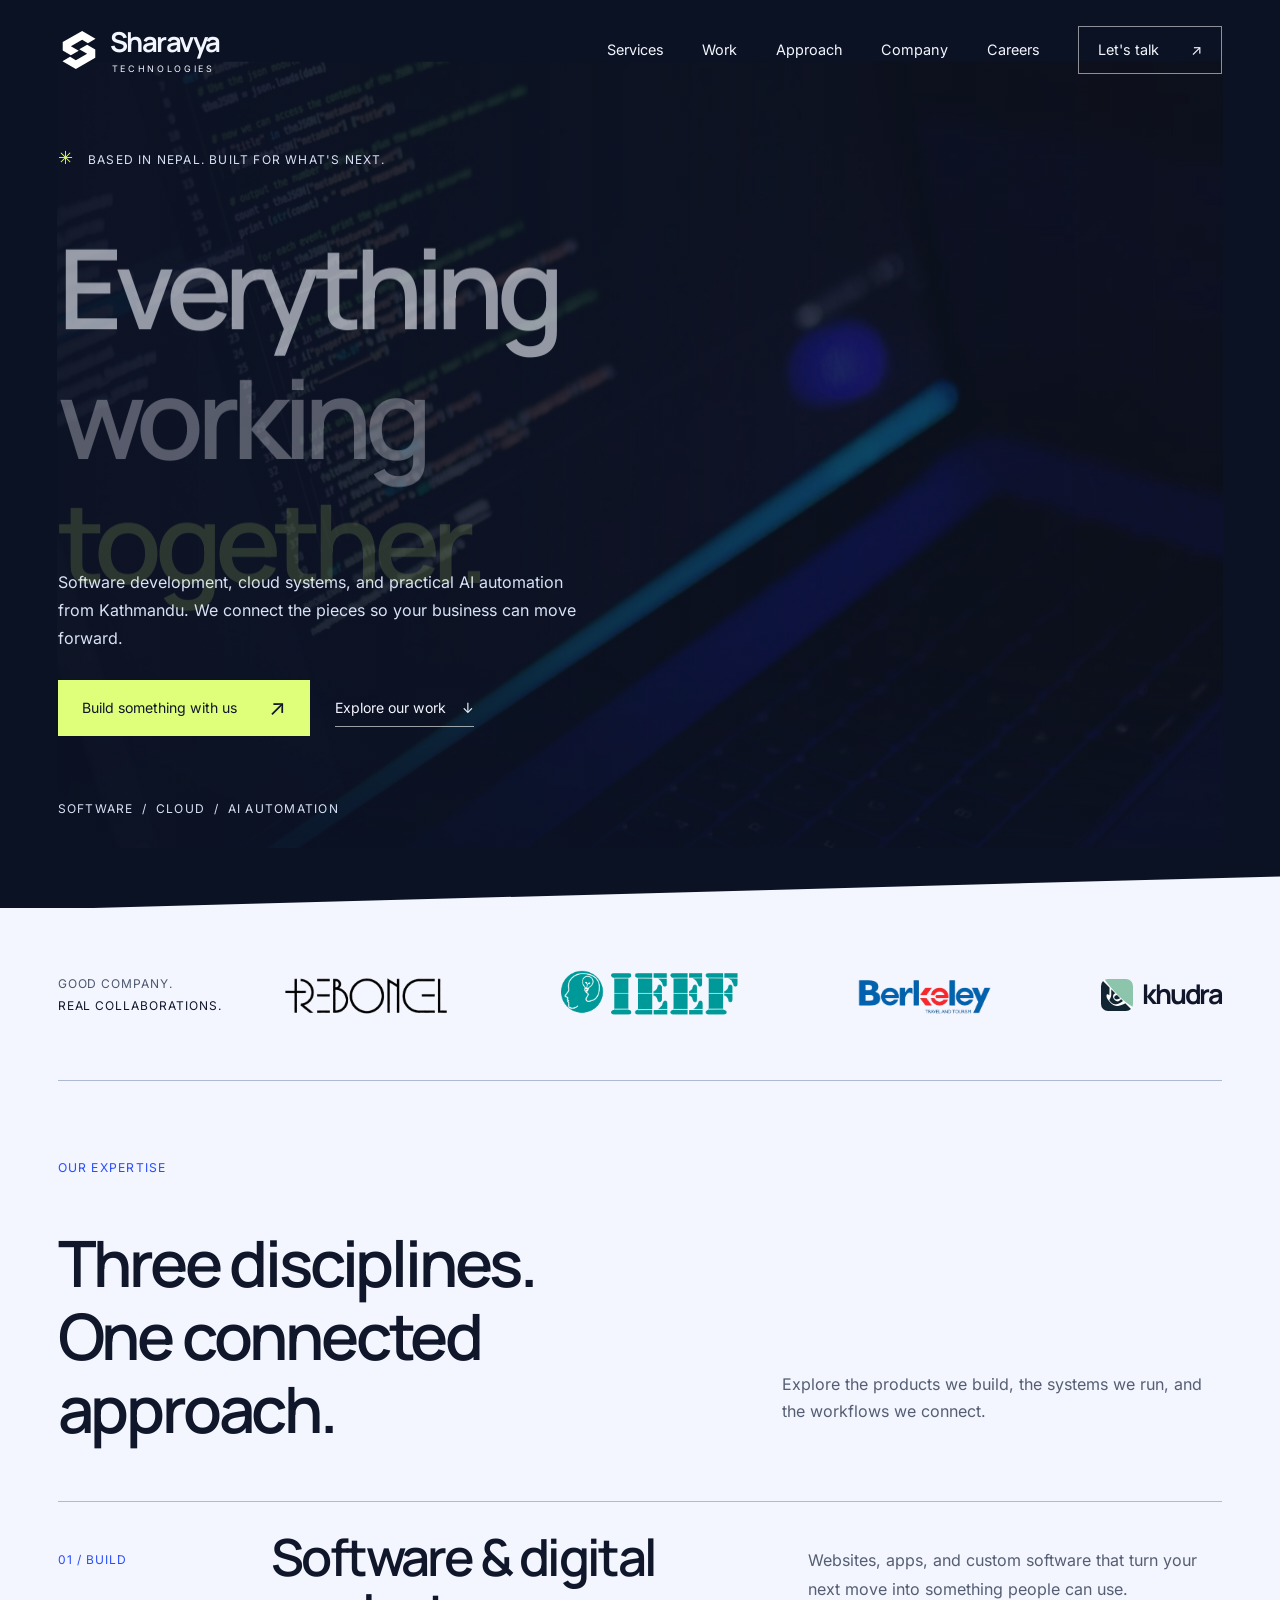
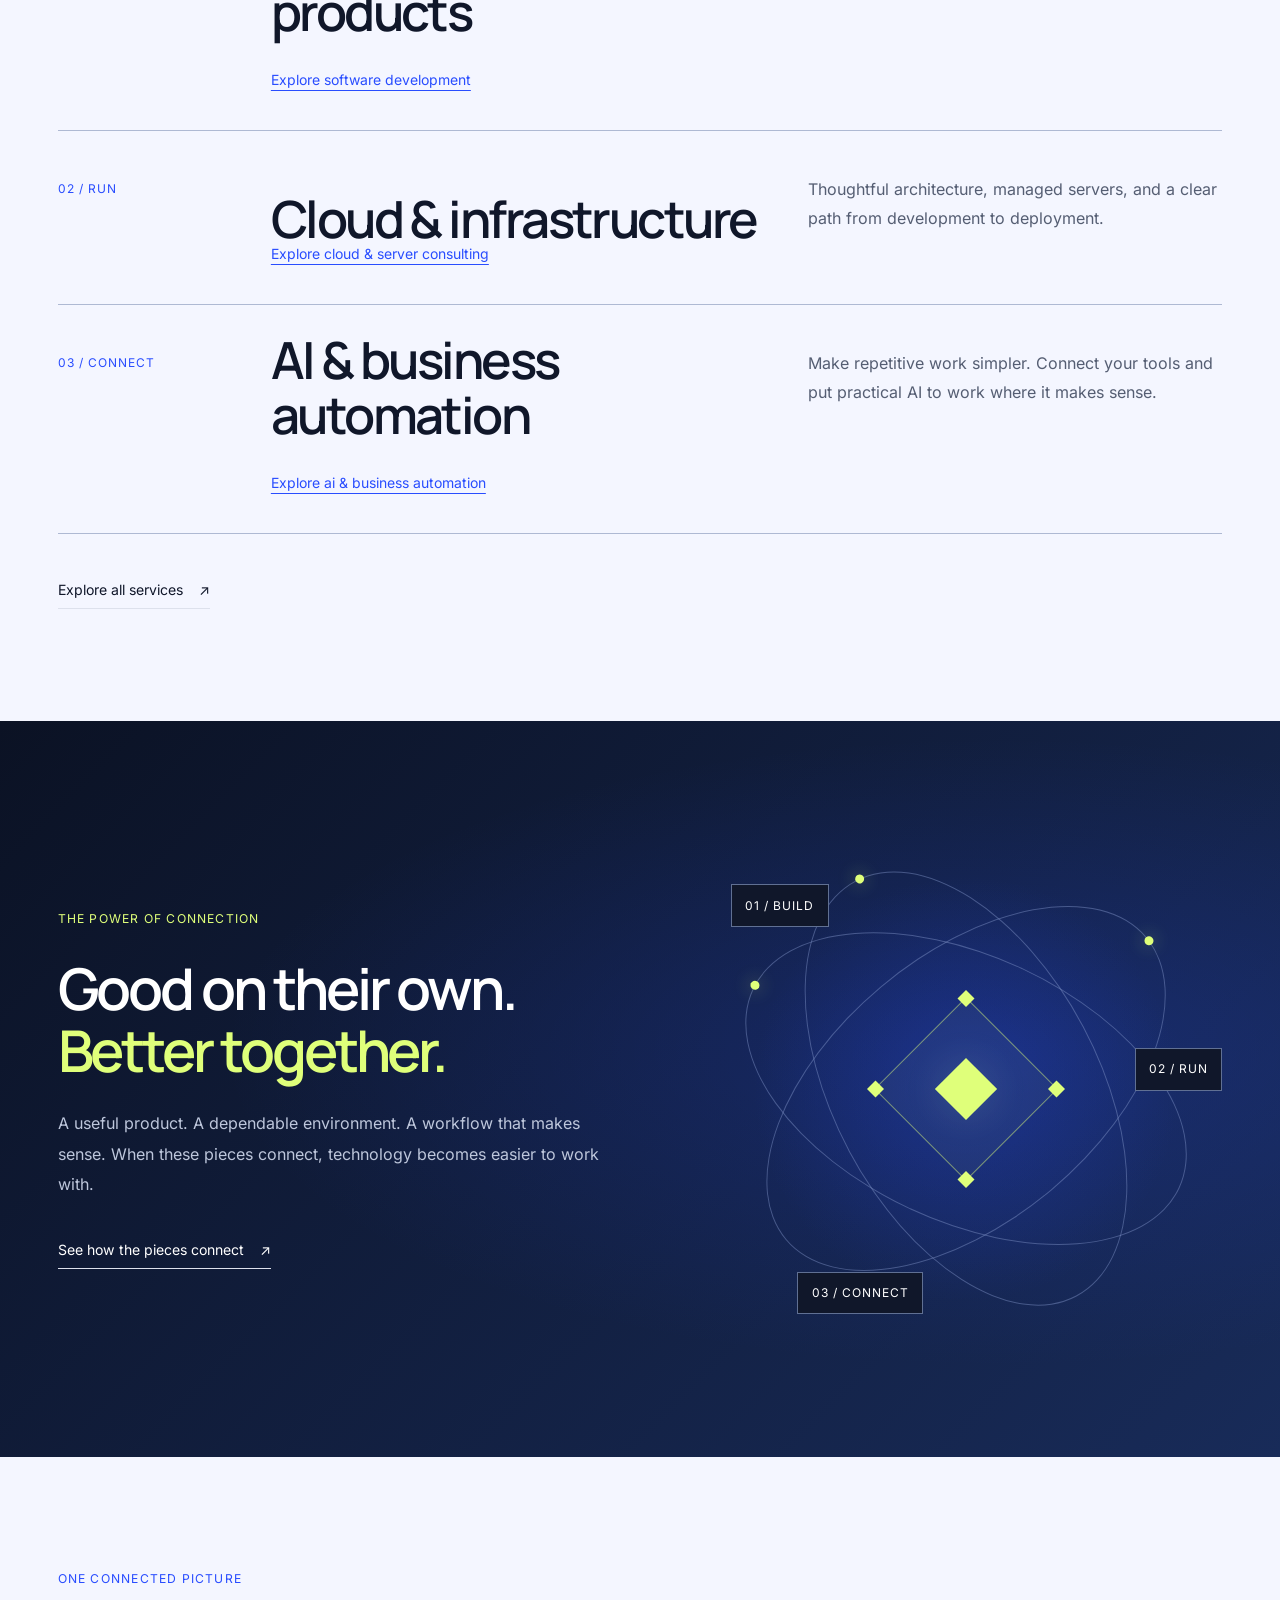
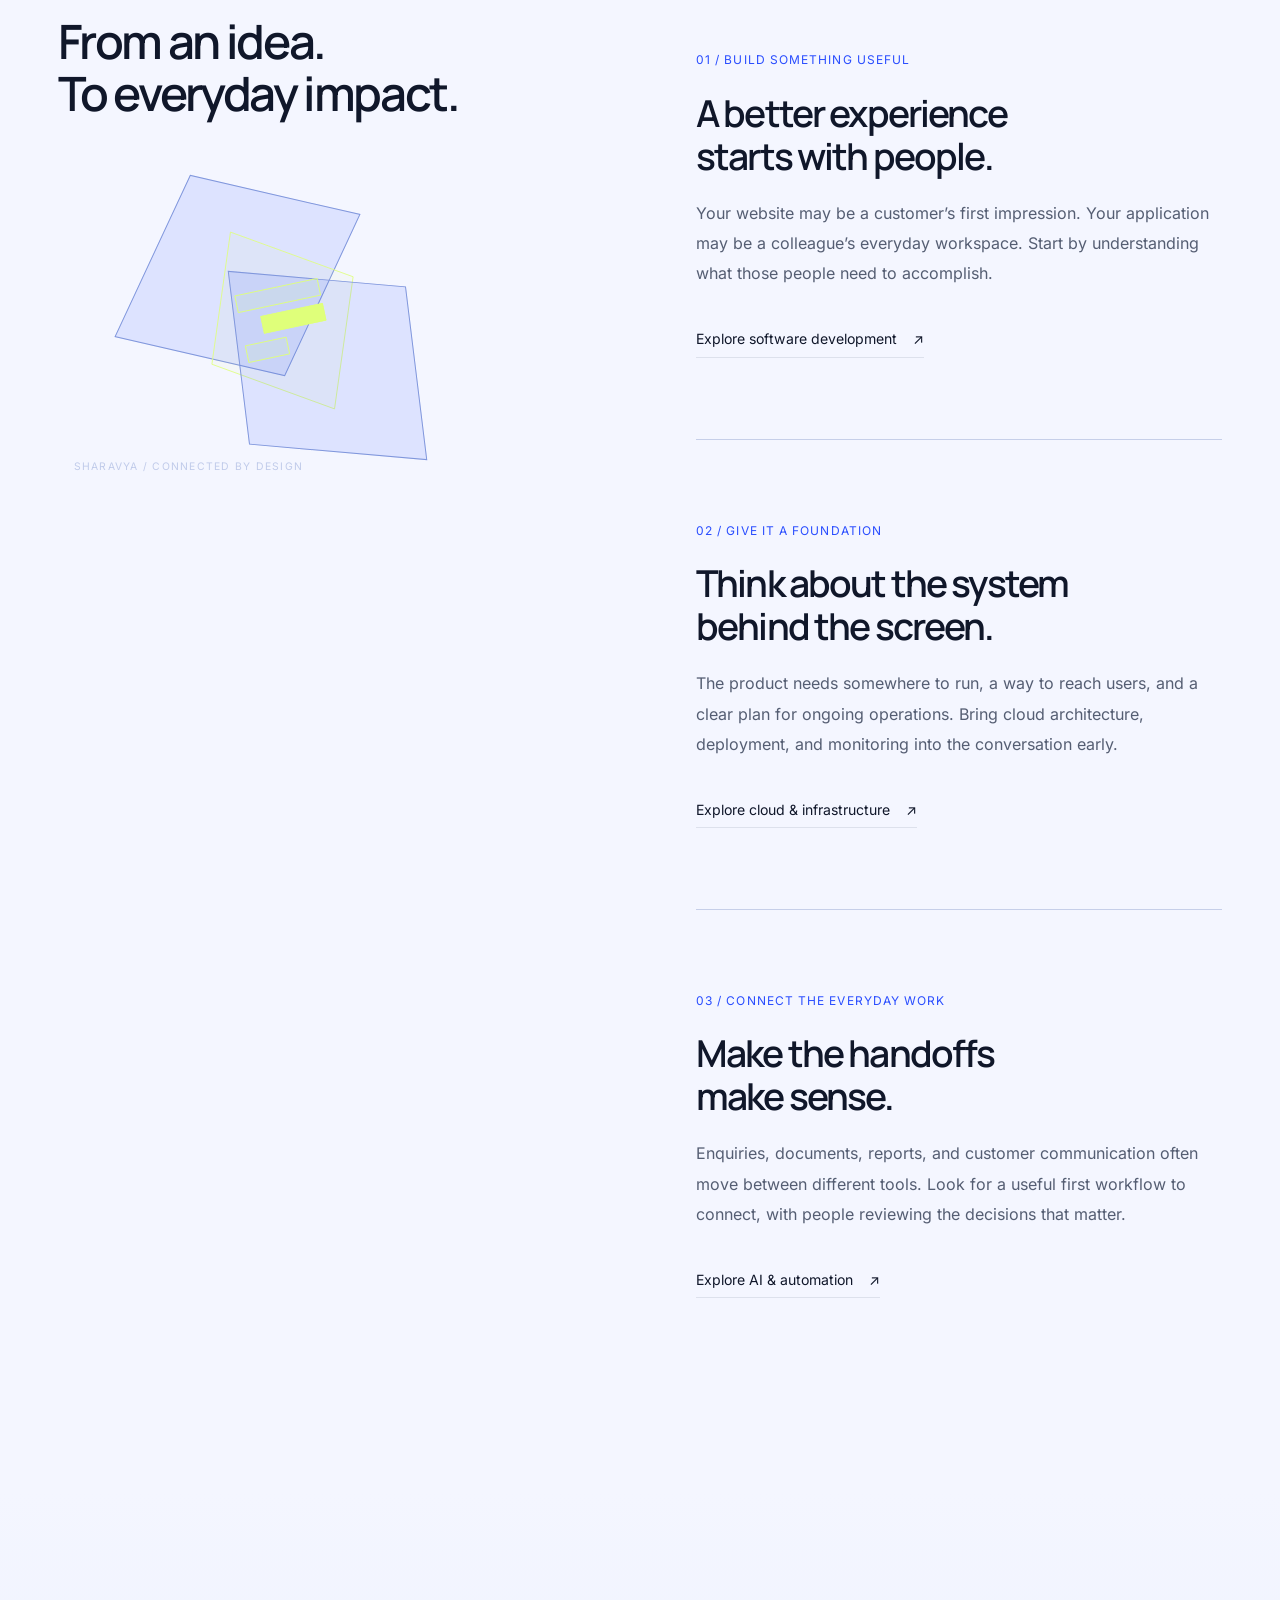
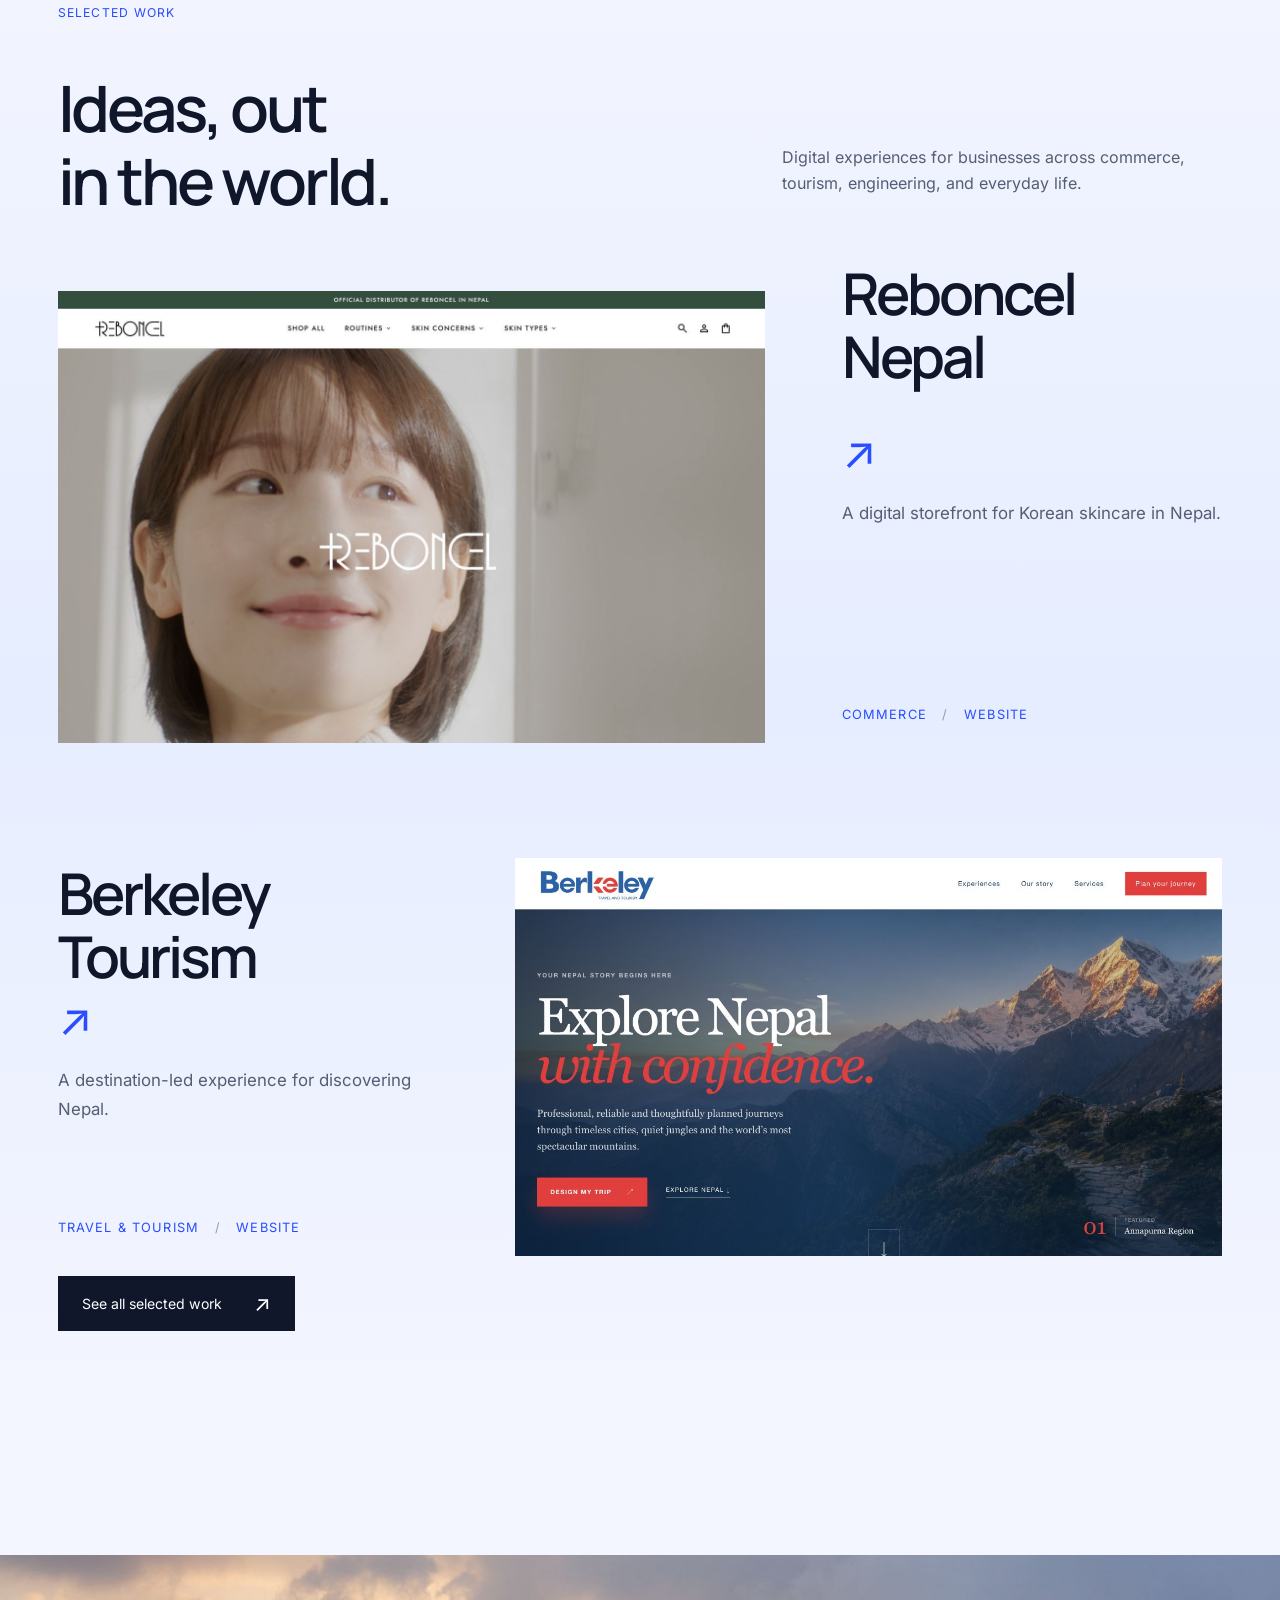
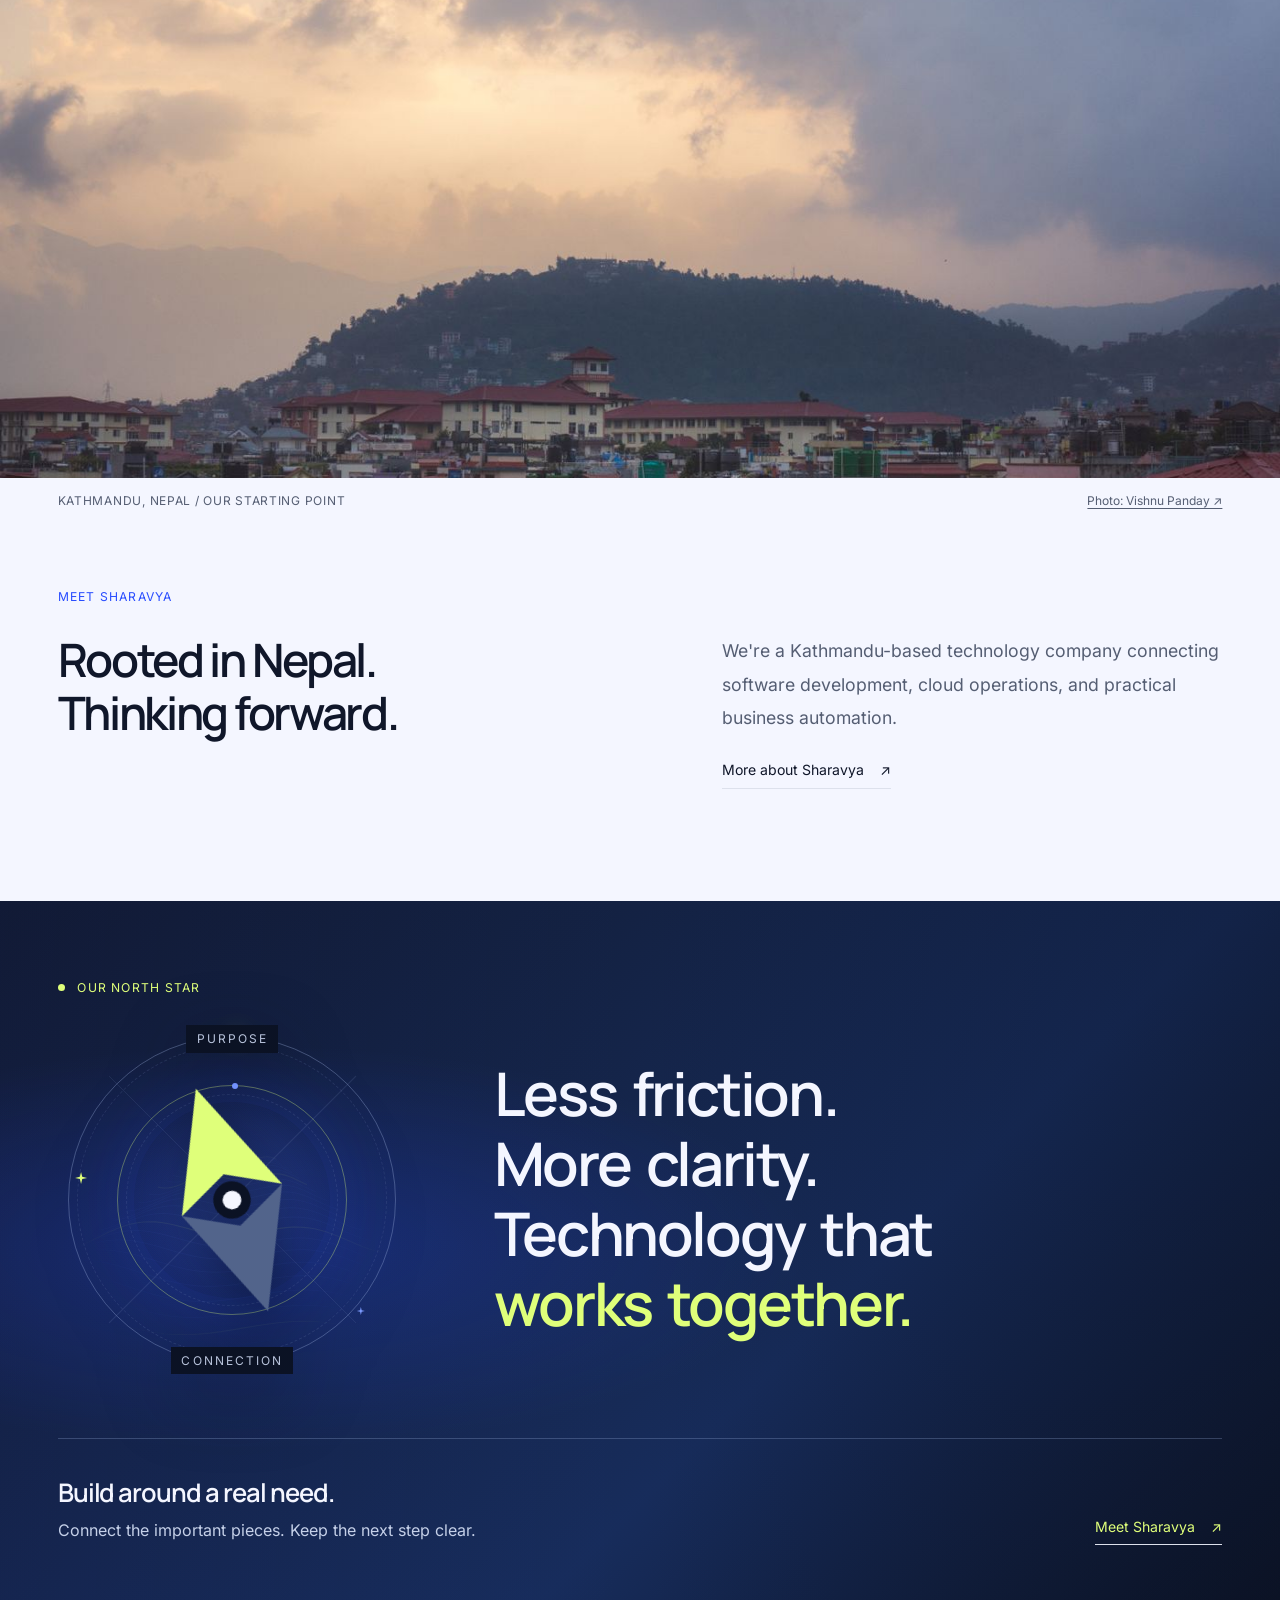
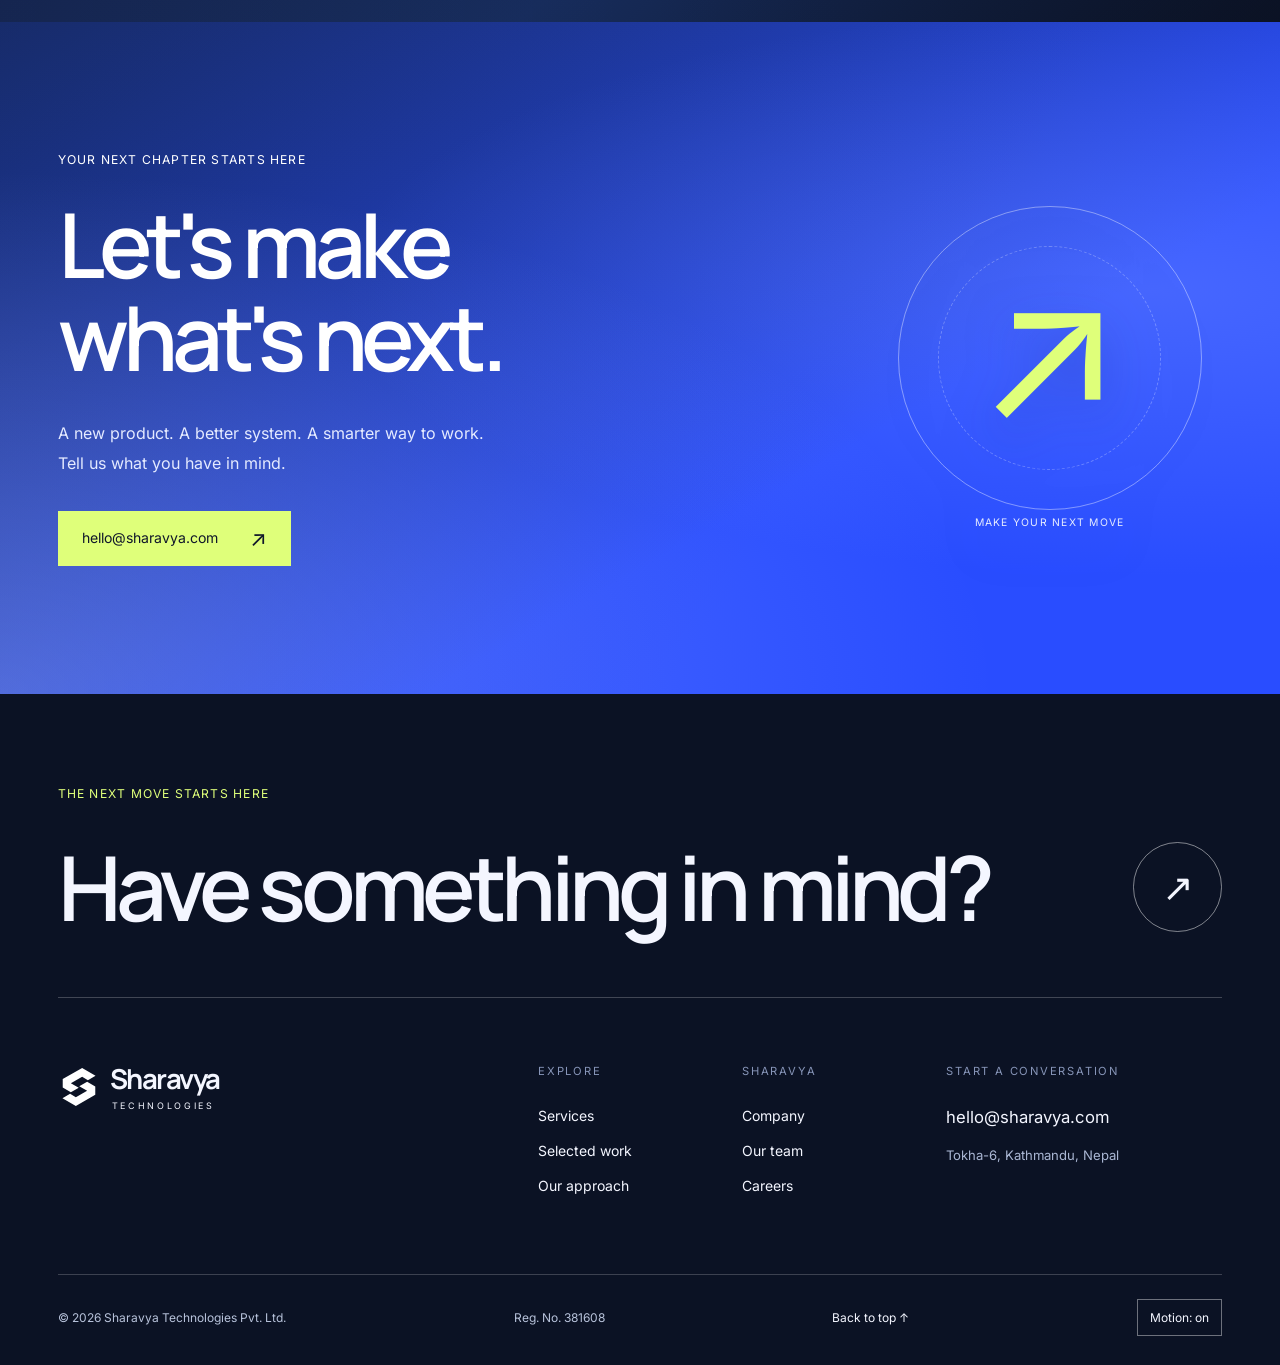
==== index.html @ f17a53f1 "feat: new site revamp" ====
<!doctype html>
<html lang="en"><head><meta charset="utf-8"><meta name="viewport" content="width=device-width,initial-scale=1">
<title>IT Company in Nepal | Sharavya Technologies</title><meta name="description" content="Software development, cloud consulting and practical AI automation from Sharavya Technologies in Kathmandu, Nepal. Explore our services and selected work."><meta name="robots" content="index, follow, max-image-preview:large">
<link rel="canonical" href="https://sharavya.com/"><meta name="theme-color" content="#294DFF">
<meta property="og:type" content="website"><meta property="og:site_name" content="Sharavya Technologies"><meta property="og:title" content="IT Company in Nepal | Sharavya Technologies"><meta property="og:description" content="Software development, cloud consulting and practical AI automation from Sharavya Technologies in Kathmandu, Nepal. Explore our services and selected work."><meta property="og:url" content="https://sharavya.com/">
<meta name="twitter:card" content="summary"><meta name="twitter:title" content="IT Company in Nepal | Sharavya Technologies"><meta name="twitter:description" content="Software development, cloud consulting and practical AI automation from Sharavya Technologies in Kathmandu, Nepal. Explore our services and selected work.">
<link rel="icon" href="/assets/parallax-cobalt.svg" type="image/svg+xml"><link rel="apple-touch-icon" href="/assets/social-logo.png"><link rel="preload" href="/assets/Manrope-SemiBold.ttf" as="font" type="font/ttf" crossorigin>
<script src="/transitions.js"></script><link rel="stylesheet" href="/styles.css"><script type="application/ld+json">{"@context": "https://schema.org", "@graph": [{"@type": "Organization", "@id": "https://sharavya.com/#organization", "name": "Sharavya Technologies", "legalName": "Sharavya Technologies Pvt. Ltd.", "url": "https://sharavya.com/", "logo": "https://sharavya.com/assets/social-logo.png", "email": "hello@sharavya.com", "address": {"@type": "PostalAddress", "streetAddress": "Tokha-6", "addressLocality": "Kathmandu", "addressCountry": "NP"}}, {"@type": "WebSite", "@id": "https://sharavya.com/#website", "url": "https://sharavya.com/", "name": "Sharavya Technologies", "publisher": {"@id": "https://sharavya.com/#organization"}}, {"@type": "WebPage", "@id": "https://sharavya.com/#webpage", "url": "https://sharavya.com/", "name": "IT Company in Nepal | Sharavya Technologies", "description": "Software development, cloud consulting and practical AI automation from Sharavya Technologies in Kathmandu, Nepal. Explore our services and selected work.", "isPartOf": {"@id": "https://sharavya.com/#website"}, "about": {"@id": "https://sharavya.com/#organization"}, "inLanguage": "en"}]}</script></head>
<body class="home-page"><a class="skip-link" href="#main">Skip to content</a><header class="site-header" id="top"><a class="wordmark" href="/" aria-label="Sharavya Technologies home"><img src="/assets/parallax-cobalt.svg" width="42" height="42" alt=""><span>Sharavya<small>TECHNOLOGIES</small></span></a><nav aria-label="Main navigation" id="main-nav"><a href="/services/">Services</a><a href="/work/">Work</a><a href="/approach/">Approach</a><a href="/about/">Company</a><a href="/careers/">Careers</a><a href="/contact/" class="nav-cta">Let&#x27;s talk <span aria-hidden="true">↗</span></a></nav><button class="menu-toggle" aria-expanded="false" aria-controls="main-nav">Menu <span aria-hidden="true">+</span></button></header><main id="main"><section class="hero" aria-labelledby="hero-title"><div class="hero-copy"><p class="eyebrow"><span class="tiny-mark" aria-hidden="true">✳</span> BASED IN NEPAL. BUILT FOR WHAT'S NEXT.</p><h1 id="hero-title"><span class="hero-line">Everything</span><span class="hero-line">working</span><span class="hero-line hero-accent">together.</span></h1><p class="hero-description">Software development, cloud systems, and practical AI automation from Kathmandu. We connect the pieces so your business can move forward.</p><div class="hero-actions"><a class="button button-dark" href="/contact/">Build something with us <span aria-hidden="true">↗</span></a><a class="text-link" href="/work/">Explore our work <span aria-hidden="true">↓</span></a></div><p class="hero-footnote">SOFTWARE &nbsp;/&nbsp; CLOUD &nbsp;/&nbsp; AI AUTOMATION</p></div><div class="hero-art hero-photograph"><img class="hero-photo" src="/assets/stock/coding-workspace.jpg" width="1400" height="2100" alt="Code on a laptop in a blue-lit workspace" fetchpriority="high"><div class="art-top"><span>IDEAS INTO EVERYDAY TOOLS</span><span aria-hidden="true">01 / BUILD</span></div><div class="art-bottom"><span>Made for the work<br>you want to do.</span><a class="photo-credit" href="https://www.pexels.com/photo/computer-coding-on-a-computer-screen-6424589/" target="_blank" rel="noopener noreferrer">Photo: Nemuel Sereti ↗</a></div></div></section><section class="client-strip" aria-label="Selected clients"><p>GOOD COMPANY.<br><strong>REAL COLLABORATIONS.</strong></p><div class="client-names"><a href="https://reboncelnepal.com/" target="_blank" rel="noopener noreferrer" aria-label="Visit Reboncel Nepal (opens in a new tab)"><img src="/assets/reboncel-logo.png" width="150" height="38" alt="Reboncel Nepal"></a><a href="https://ieefglobal.com/" target="_blank" rel="noopener noreferrer" aria-label="Visit IEEF Global (opens in a new tab)"><img src="/assets/ieef-logo.png" width="140" height="42" alt="IEEF Global"></a><a href="https://berkeleytourism.com/" target="_blank" rel="noopener noreferrer" aria-label="Visit Berkeley Tourism (opens in a new tab)"><img class="berkeley-logo" src="/assets/berkeley-logo.png" width="150" height="56" alt="Berkeley Tourism"></a><a class="khudra-client" href="https://khudraapp.com/" target="_blank" rel="noopener noreferrer" aria-label="Visit Khudra App (opens in a new tab)"><img src="/assets/khudra-logo.png" width="33" height="33" alt=""><span>khudra</span></a></div></section><section class="section"><div class="section-heading"><p class="eyebrow">OUR EXPERTISE</p><h2>Three disciplines.<br>One connected approach.</h2><p>Explore the products we build, the systems we run, and the workflows we connect.</p></div><div class="service-card-grid"><a class="service-card" href="/services/software-development/"><div class="service-card-meta"><span>01 / BUILD</span><span aria-hidden="true">↗</span></div><h3>Software &amp; digital products</h3><p>Websites, apps, and custom software that turn your next move into something people can use.</p><span class="card-link">Explore software development</span></a><a class="service-card" href="/services/cloud-server-consulting/"><div class="service-card-meta"><span>02 / RUN</span><span aria-hidden="true">↗</span></div><h3>Cloud &amp; infrastructure</h3><p>Thoughtful architecture, managed servers, and a clear path from development to deployment.</p><span class="card-link">Explore cloud &amp; server consulting</span></a><a class="service-card" href="/services/ai-automation/"><div class="service-card-meta"><span>03 / CONNECT</span><span aria-hidden="true">↗</span></div><h3>AI &amp; business automation</h3><p>Make repetitive work simpler. Connect your tools and put practical AI to work where it makes sense.</p><span class="card-link">Explore ai &amp; business automation</span></a></div><div class="section-action"><a class="text-link" href="/services/">Explore all services <span aria-hidden="true">↗</span></a></div></section><section class="section connection-scene" aria-labelledby="connection-title">
<div class="connection-copy"><p class="eyebrow">THE POWER OF CONNECTION</p><h2 id="connection-title">Good on their own.<br><span>Better together.</span></h2><p>A useful product. A dependable environment. A workflow that makes sense. When these pieces connect, technology becomes easier to work with.</p><a class="text-link" href="/approach/">See how the pieces connect <span aria-hidden="true">↗</span></a></div>
<div class="connection-diagram" role="img" aria-label="Software, cloud and automation connected around Sharavya"><div class="orbit orbit-one"></div><div class="orbit orbit-two"></div><div class="orbit orbit-three"></div><div class="connection-hub" aria-hidden="true"><i></i><i></i><i></i><i></i><span></span></div><span class="connection-node node-build">01 / BUILD</span><span class="connection-node node-run">02 / RUN</span><span class="connection-node node-connect">03 / CONNECT</span></div></section><section class="section studio-story" aria-labelledby="studio-title"><div class="studio-stage"><p class="eyebrow">ONE CONNECTED PICTURE</p><h2 id="studio-title">From an idea.<br>To everyday impact.</h2><div class="signal-sculpture" aria-hidden="true"><div class="signal-plane plane-a"></div><div class="signal-plane plane-b"></div><div class="signal-plane plane-c"></div><div class="signal-core"><span class="system-node"></span><span class="system-node"></span><span class="system-node"></span></div><span class="signal-label">SHARAVYA / CONNECTED BY DESIGN</span></div></div><div class="studio-chapters">
<article data-chapter="build"><span class="chapter-number">01 / BUILD SOMETHING USEFUL</span><h3>A better experience<br>starts with people.</h3><p>Your website may be a customer’s first impression. Your application may be a colleague’s everyday workspace. Start by understanding what those people need to accomplish.</p><a class="text-link" href="/services/software-development/">Explore software development <span aria-hidden="true">↗</span></a></article>
<article data-chapter="run"><span class="chapter-number">02 / GIVE IT A FOUNDATION</span><h3>Think about the system<br>behind the screen.</h3><p>The product needs somewhere to run, a way to reach users, and a clear plan for ongoing operations. Bring cloud architecture, deployment, and monitoring into the conversation early.</p><a class="text-link" href="/services/cloud-server-consulting/">Explore cloud & infrastructure <span aria-hidden="true">↗</span></a></article>
<article data-chapter="connect"><span class="chapter-number">03 / CONNECT THE EVERYDAY WORK</span><h3>Make the handoffs<br>make sense.</h3><p>Enquiries, documents, reports, and customer communication often move between different tools. Look for a useful first workflow to connect, with people reviewing the decisions that matter.</p><a class="text-link" href="/services/ai-automation/">Explore AI & automation <span aria-hidden="true">↗</span></a></article></div></section><section class="section work-section"><div class="section-heading"><p class="eyebrow">SELECTED WORK</p><h2>Ideas, out<br>in the world.</h2><p>Digital experiences for businesses across commerce, tourism, engineering, and everyday life.</p></div><div class="project-grid"><a class="project" id="reboncel" href="https://reboncelnepal.com/" target="_blank" rel="noopener noreferrer" aria-label="Visit Reboncel Nepal project (opens in a new tab)"><div class="project-visual project-reboncel"><div class="browser-bar" aria-hidden="true"><i></i><i></i><i></i><span>reboncelnepal.com</span></div><img src="/assets/reboncel-screenshot.jpg" alt="Complete preview of the Reboncel Nepal skincare storefront" width="1440" height="920" loading="lazy" decoding="async"></div><div class="project-heading"><h3>Reboncel Nepal</h3><span class="project-open" aria-hidden="true">↗</span></div><p>A digital storefront for Korean skincare in Nepal.</p><div class="project-category">COMMERCE <span>/</span> WEBSITE</div></a><a class="project" id="berkeley" href="https://berkeleytourism.com/" target="_blank" rel="noopener noreferrer" aria-label="Visit Berkeley Tourism project (opens in a new tab)"><div class="project-visual project-berkeley"><div class="browser-bar" aria-hidden="true"><i></i><i></i><i></i><span>berkeleytourism.com</span></div><img src="/assets/berkeley-screenshot.jpg" alt="Complete preview of the Berkeley Tourism website featuring Nepal travel destinations" width="1280" height="720" loading="lazy" decoding="async"></div><div class="project-heading"><h3>Berkeley Tourism</h3><span class="project-open" aria-hidden="true">↗</span></div><p>A destination-led experience for discovering Nepal.</p><div class="project-category">TRAVEL & TOURISM <span>/</span> WEBSITE</div></a></div><div class="section-action"><a class="button button-dark" href="/work/">See all selected work <span aria-hidden="true">↗</span></a></div></section><section class="section home-about"><figure class="home-city"><img src="/assets/stock/kathmandu-sunset.jpg" width="1400" height="933" alt="Kathmandu rooftops beneath hills and a glowing evening sky" loading="lazy" decoding="async"><figcaption><span>KATHMANDU, NEPAL / OUR STARTING POINT</span><a href="https://www.pexels.com/photo/aerial-photography-of-city-buildings-in-kathmandu-nepal-12046937/" target="_blank" rel="noopener noreferrer">Photo: Vishnu Panday ↗</a></figcaption></figure><p class="eyebrow">MEET SHARAVYA</p><h2>Rooted in Nepal.<br>Thinking forward.</h2><div><p>We're a Kathmandu-based technology company connecting software development, cloud operations, and practical business automation.</p><a class="text-link" href="/about/">More about Sharavya <span aria-hidden="true">↗</span></a></div></section><section class="section manifesto"><p class="eyebrow">OUR NORTH STAR</p><div class="manifesto-composition"><h2 class="manifesto-text"><span class="manifesto-line"><span>Less friction.</span></span> <span class="manifesto-line"><span>More clarity.</span></span> <span class="manifesto-line"><span>Technology that</span></span> <span class="manifesto-line manifesto-accent"><span>works together.</span></span></h2><div class="north-compass" aria-hidden="true"><div class="north-orbit north-orbit-outer"></div><div class="north-orbit north-orbit-inner"></div><div class="north-axis"></div><div class="north-needle"><i></i><i></i></div><span class="north-coordinate coordinate-top">PURPOSE</span><span class="north-coordinate coordinate-bottom">CONNECTION</span><span class="north-spark spark-one"></span><span class="north-spark spark-two"></span></div></div><div class="manifesto-bottom"><p><strong class="manifesto-bottom-lead">Build around a real need.</strong><span>Connect the important pieces. Keep the next step clear.</span></p><a class="text-link" href="/about/">Meet Sharavya <span aria-hidden="true">↗</span></a></div></section><section class="contact" id="contact" aria-labelledby="contact-title"><div class="contact-copy"><p class="eyebrow">YOUR NEXT CHAPTER STARTS HERE</p><h2 id="contact-title">Let's make<br>what's next.</h2><p>A new product. A better system. A smarter way to work.<br>Tell us what you have in mind.</p><a class="button button-acid" href="mailto:hello@sharavya.com">hello@sharavya.com <span aria-hidden="true">↗</span></a></div><div class="contact-art" aria-hidden="true"><span class="contact-ring"></span><span class="contact-arrow">↗</span><span class="contact-art-label">MAKE YOUR NEXT MOVE</span></div></section></main><footer class="site-footer"><div class="footer-intro"><p class="eyebrow">THE NEXT MOVE STARTS HERE</p><a class="footer-headline" href="/contact/">Have something in mind?<span aria-hidden="true">↗</span></a></div><div class="footer-main"><a class="wordmark" href="/" aria-label="Sharavya Technologies home"><img src="/assets/parallax-cobalt.svg" width="42" height="42" alt=""><span>Sharavya<small>TECHNOLOGIES</small></span></a><div class="footer-links"><span>Explore</span><a href="/services/">Services</a><a href="/work/">Selected work</a><a href="/approach/">Our approach</a></div><div class="footer-links"><span>Sharavya</span><a href="/about/">Company</a><a href="/about/#people">Our team</a><a href="/careers/">Careers</a></div><address><span>Start a conversation</span><a href="mailto:hello@sharavya.com">hello@sharavya.com</a><small>Tokha-6, Kathmandu, Nepal</small></address></div><div class="footer-bottom"><span>© <span id="year">2026</span> Sharavya Technologies Pvt. Ltd.</span><span>Reg. No. 381608</span><a href="#top">Back to top <span aria-hidden="true">↑</span></a></div></footer><script src="/script.js" defer></script><script src="/assets/vendor/gsap.min.js" defer></script><script src="/assets/vendor/ScrollTrigger.min.js" defer></script><script src="/motion.js" defer></script></body></html>
---- styles.css ----
@font-face{font-family:Manrope;src:url('/assets/Manrope-SemiBold.ttf') format('truetype');font-weight:600;font-display:swap}@font-face{font-family:Manrope;src:url('/assets/Manrope-Bold.ttf') format('truetype');font-weight:700;font-display:swap}@font-face{font-family:Inter;src:url('/assets/Inter-Regular.ttf') format('truetype');font-weight:400;font-display:swap}
:root{--cobalt:#294dff;--acid:#dfff7a;--ink:#10172a;--paper:#f4f6ff;--muted:#555e73;--line:#dde1ec;--gutter:clamp(1.25rem,4.5vw,5.5rem)}*{box-sizing:border-box}html{scroll-behavior:smooth;scroll-padding-top:110px}body{margin:0;color:var(--ink);background:#fff;font-family:Inter,Arial,sans-serif;font-size:1rem;line-height:1.65;-webkit-font-smoothing:antialiased}a{color:inherit;text-decoration:none}button{font:inherit}img{max-width:100%;display:block}button,a{-webkit-tap-highlight-color:transparent}a:focus-visible,button:focus-visible,summary:focus-visible{outline:3px solid var(--cobalt);outline-offset:6px}::selection{background:var(--acid);color:var(--ink)}.skip-link{position:fixed;top:-100px;left:1rem;background:var(--ink);color:white;padding:.75rem 1.2rem;z-index:100}.skip-link:focus{top:1rem}.site-header{height:100px;padding:0 var(--gutter);display:flex;align-items:center;justify-content:space-between;gap:2rem;border-bottom:1px solid var(--line);background:#fff;position:relative;z-index:20}.wordmark{display:inline-flex;align-items:center;gap:10px;flex:none}.wordmark>span{font-family:Manrope,Arial,sans-serif;font-weight:700;font-size:1.72rem;line-height:1.08;letter-spacing:-.055em}.wordmark small{font-family:Inter,Arial,sans-serif;font-weight:400;display:block;font-size:.56rem;letter-spacing:.3em;margin-top:7px;margin-left:2px}#main-nav{display:flex;align-items:center;gap:clamp(1.3rem,3vw,3rem);font-size:.9rem}#main-nav>a:not(.nav-cta){position:relative}#main-nav>a:not(.nav-cta)::after{content:'';position:absolute;bottom:-7px;height:2px;left:0;right:100%;background:var(--cobalt);transition:right .25s}#main-nav>a:hover::after{right:0}.nav-cta{border:1px solid var(--ink);padding:.7rem 1.2rem;display:flex;align-items:center;gap:2rem;transition:.25s}.nav-cta:hover{color:#fff;background:var(--ink)}.menu-toggle{display:none}.hero{padding:2rem var(--gutter) 3.5rem;display:grid;grid-template-columns:1.08fr 1fr;gap:clamp(2rem,5vw,6rem);align-items:stretch;max-width:1800px;margin:auto}.hero-copy{padding-top:2.1rem}.eyebrow{font-size:.76rem;letter-spacing:.1em;font-weight:400;line-height:1.6;margin:0 0 1.75rem}.tiny-mark{font-size:1.1rem;color:var(--cobalt);margin-right:10px}.hero h1{font-family:Manrope,Arial,sans-serif;font-size:clamp(3.25rem,6.3vw,7.1rem);font-weight:600;line-height:1.03;letter-spacing:-.068em;margin:0 0 1.9rem}.hero h1 span{color:var(--cobalt)}.hero-description{font-size:clamp(1rem,1.22vw,1.16rem);line-height:1.75;color:var(--muted);margin-bottom:1.8rem;max-width:520px}.hero-actions{display:flex;align-items:center;flex-wrap:wrap;gap:1.6rem}.button{display:inline-flex;align-items:center;justify-content:space-between;gap:2rem;padding:1.05rem 1.5rem;font-size:.88rem;font-weight:400;line-height:1.45;transition:transform .2s,background .2s;min-height:52px}.button:hover{transform:translateY(-3px)}.button span{font-size:1.35rem;line-height:1}.button-dark{background:var(--ink);color:white}.button-dark:hover{background:var(--cobalt)}.button-acid{background:var(--acid);color:var(--ink)}.text-link{font-size:.88rem;border-bottom:1px solid var(--line);padding:.4rem 0;display:inline-flex;gap:1rem}.text-link:hover{border-color:var(--cobalt);color:var(--cobalt)}.hero-footnote{font-size:.7rem;letter-spacing:.105em;color:var(--muted);margin:2.5rem 0 0}.hero-art{min-height:560px;background:var(--cobalt);color:white;position:relative;overflow:hidden;display:flex;flex-direction:column;justify-content:space-between;padding:1.8rem;isolation:isolate}.art-top,.art-bottom{display:flex;justify-content:space-between;gap:1rem;position:relative;z-index:2}.art-top{font-size:.63rem;letter-spacing:.09em}.art-bottom{font-size:.86rem;line-height:1.5;align-items:flex-end}.art-arrow{font-family:Arial,sans-serif;font-size:3rem;line-height:1}.art-grid{position:absolute;inset:0;z-index:-1;background-image:linear-gradient(#ffffff10 1px,transparent 1px),linear-gradient(90deg,#ffffff10 1px,transparent 1px);background-size:25% 25%;mask-image:radial-gradient(ellipse at center,black,transparent 90%)}.hero-symbol{position:absolute;left:50%;top:49%;width:75%;height:auto;transform:translate(-50%,-50%);filter:drop-shadow(0 24px 0 #182fbc);animation:levitate 8s ease-in-out infinite;will-change:transform}.hero-art:after{content:'';position:absolute;inset:20% -50%;background:linear-gradient(130deg,transparent 40%,#ffffff06,transparent 60%);transform:rotate(-20deg);pointer-events:none}.client-strip{border-top:1px solid var(--line);border-bottom:1px solid var(--line);padding:2.1rem var(--gutter);display:flex;gap:3rem;align-items:center;background:#fff}.client-strip>p{font-size:.65rem;letter-spacing:.08em;line-height:1.8;min-width:170px;margin:0;color:var(--muted)}.client-strip strong{font-weight:400;color:var(--ink)}.client-names{display:flex;align-items:center;justify-content:space-between;gap:3rem;width:100%;font-family:Manrope,sans-serif;font-size:clamp(1.1rem,1.6vw,1.6rem);font-weight:700;letter-spacing:-.04em}.client-small{font-family:Inter,sans-serif;font-size:.65rem;letter-spacing:.1em;font-weight:400}.section{padding:7rem var(--gutter)}.section-heading{display:grid;grid-template-columns:1fr 1fr;gap:0 4rem;margin-bottom:3.5rem;align-items:end}.section-heading .eyebrow{grid-column:1/-1;color:var(--cobalt)}h2,h3{font-family:Manrope,Arial,sans-serif;font-weight:600;letter-spacing:-.05em;line-height:1.14}h2{font-size:clamp(2.3rem,3.6vw,4rem);margin:0}h3{font-size:1.7rem;margin:1rem 0}p{margin-top:0}.section-heading>p:last-child{max-width:440px;justify-self:end;color:var(--muted);margin:0}.service-preview{display:grid;grid-template-columns:repeat(3,1fr);gap:2rem}.service-preview article{padding-top:2rem;border-top:1px solid var(--ink)}.service-preview span{font-size:.76rem;letter-spacing:.1em;color:var(--cobalt)}.service-preview p{color:var(--muted)}.contact{background:var(--cobalt);color:white;padding:5rem var(--gutter);position:relative}.contact h2{font-size:clamp(3.5rem,7vw,7rem);line-height:1.03;margin-bottom:2.2rem}.contact>p:last-child{margin:2rem 0 0;font-size:.88rem;color:#e2e8ff}footer{padding:2rem var(--gutter);display:flex;justify-content:space-between;gap:2rem;font-size:.78rem;color:var(--muted)}@keyframes levitate{0%,100%{transform:translate(-50%,-50%) rotate(-5deg)}50%{transform:translate(-50%,-54%) rotate(2deg)}}
@media(min-width:1600px){.hero{padding-top:3rem;padding-bottom:4rem}.hero-art{min-height:660px}}@media(max-width:1050px){.hero{gap:2rem}.hero h1{font-size:clamp(3.4rem,6.4vw,4.4rem)}.hero-art{min-height:530px}.hero-actions{gap:1rem}.client-strip{gap:1.5rem}.client-names{gap:1.5rem}.client-small{display:block}.section{padding-top:5rem;padding-bottom:5rem}}@media(max-width:760px){.site-header{height:82px}.wordmark>span{font-size:1.5rem}.wordmark img{width:35px;height:35px}.menu-toggle{display:flex;align-items:center;gap:1rem;background:transparent;border:1px solid var(--line);padding:.5rem .85rem;font-size:.875rem}#main-nav{display:none;position:absolute;top:81px;left:0;right:0;padding:1.5rem var(--gutter);background:#fff;border-bottom:1px solid var(--line);align-items:stretch;gap:1.3rem}#main-nav.is-open{display:flex;flex-direction:column}.hero{grid-template-columns:1fr;padding-top:2.1rem;gap:2.5rem;padding-bottom:2.5rem}.hero-copy{padding-top:0}.hero h1{font-size:clamp(3.7rem,13vw,6.5rem);letter-spacing:-.062em}.hero .eyebrow{font-size:.67rem;letter-spacing:.055em}.hero-description{font-size:1rem}.hero-footnote{margin-top:1.8rem;font-size:.63rem}.hero-art{min-height:0;aspect-ratio:1.06;padding:1.2rem}.hero-symbol{width:67%}.art-top{font-size:.58rem}.art-bottom{font-size:.76rem}.client-strip{display:block;padding-top:1.4rem;padding-bottom:1.6rem}.client-strip>p{margin-bottom:1.4rem}.client-strip>p br{display:none}.client-strip strong{margin-left:.3rem}.client-names{display:grid;grid-template-columns:1fr 1fr;gap:1.6rem;font-size:1.4rem}.client-small{display:inline;font-size:.55rem}.section{padding-top:4rem;padding-bottom:4rem}.section-heading{grid-template-columns:1fr;gap:1.5rem;margin-bottom:2.5rem}.section-heading .eyebrow{margin:0}.section-heading>p:last-child{justify-self:start}.section-heading h2 br{display:none}.service-preview{grid-template-columns:1fr;gap:1rem}.service-preview article{padding-top:1.4rem}.contact{padding-top:3.5rem;padding-bottom:3.5rem}.contact h2{font-size:clamp(3.5rem,12vw,6rem)}footer{flex-direction:column;gap:.8rem}html{scroll-padding-top:30px}}@media(prefers-reduced-motion:reduce){html{scroll-behavior:auto}*,*:before,*:after{animation:none!important;transition:none!important}.hero-symbol{will-change:auto}}
/* The full identity in use */
.client-names>a{display:flex;align-items:center;justify-content:center;min-height:50px;transition:opacity .2s}.client-names>a:hover{opacity:.65}.client-names img{max-width:150px;max-height:44px;object-fit:contain;width:auto;height:auto}.client-names img.berkeley-logo{max-height:57px}.client-names .khudra-client{gap:.55rem;font-size:1.7rem;letter-spacing:-.075em}.client-names .khudra-client img{width:32px;height:32px;border-radius:7px}.service-list{border-top:1px solid var(--ink)}.service-item{border-bottom:1px solid var(--line);padding:2rem 0}.service-item summary{display:grid;grid-template-columns:.32fr 1.25fr 1.35fr 48px;gap:2rem;align-items:center;cursor:pointer;list-style:none}.service-item summary::-webkit-details-marker,.faq-list summary::-webkit-details-marker{display:none}.service-number{font-family:Manrope,Arial,sans-serif;font-size:2.1rem;font-weight:600;letter-spacing:-.06em;align-self:start;color:#586176}.service-title{font-family:Manrope,Arial,sans-serif;font-weight:600;font-size:clamp(1.65rem,2.5vw,2.7rem);line-height:1.13;letter-spacing:-.055em}.service-title small{display:block;color:var(--cobalt);font-family:Inter,sans-serif;font-size:.72rem;letter-spacing:.12em;margin-bottom:.8rem}.service-description{font-size:1rem;line-height:1.7;color:var(--muted);max-width:370px}.service-toggle{display:grid;place-items:center;border:1px solid var(--line);border-radius:50%;width:45px;height:45px;font-size:1.6rem;font-family:Arial,sans-serif;line-height:1;transition:transform .25s,background .25s}.service-item[open] .service-toggle{background:var(--cobalt);border-color:var(--cobalt);color:white;transform:rotate(45deg)}.service-item[open] .service-number{color:var(--cobalt)}.service-content{margin-left:calc(10.96% + 1.75rem);padding-top:1.8rem;max-width:830px}.service-content>p{max-width:680px;color:var(--muted);font-size:1rem}.tags{list-style:none;padding:0;display:flex;flex-wrap:wrap;gap:.6rem;margin:1.4rem 0}.tags li{font-size:.82rem;background:var(--paper);padding:.4rem .8rem;border-radius:2px}.extended-services{display:flex;align-items:start;gap:3rem;padding-top:2rem}.extended-services>span{font-size:.68rem;letter-spacing:.08em;flex:0 0 250px;color:var(--muted);padding-top:.25rem}.extended-services>p{font-size:.9rem;max-width:680px;margin:0;color:var(--muted)}.work-section{background:var(--paper);padding-bottom:7rem}.project-grid{display:grid;grid-template-columns:1fr 1fr;gap:4rem 2.2rem}.project{display:block;min-width:0}.project-visual{padding:2rem 2rem 0;position:relative;aspect-ratio:1.5;overflow:hidden}.project-reboncel{background:#e6dce9}.project-berkeley{background:#d6e2e8}.project-ieef{background:#d4e2df}.project-khudra{background:#dcdaf1}.browser-bar{height:24px;display:flex;align-items:center;gap:4px;background:#fff;border-radius:5px 5px 0 0;padding:0 10px;box-shadow:0 8px 30px #10172a08;position:relative;z-index:1}.browser-bar i{height:4px;width:4px;border-radius:50%;background:#c5cbd5}.browser-bar span{margin:auto;font-size:.57rem;color:#6a7283;letter-spacing:.01em;padding-right:20px}.project-visual>img{width:100%;height:calc(100% - 24px);object-fit:cover;object-position:top;box-shadow:0 10px 30px #10172a12;transition:transform .55s cubic-bezier(.2,.7,.2,1)}.project:hover .project-visual>img{transform:translateY(-3px) scale(1.025)}.project-open{position:absolute;right:1.1rem;bottom:1.1rem;width:45px;height:45px;display:grid;place-items:center;background:white;color:var(--ink);border-radius:50%;font-size:1.5rem;box-shadow:0 3px 14px #10172a12;transition:background .25s,transform .25s}.project:hover .project-open{background:var(--acid);transform:rotate(45deg)}.project-heading{display:flex;align-items:center;justify-content:space-between;gap:1rem;margin:1.3rem 0 .5rem}.project-heading h3{font-size:clamp(1.5rem,2vw,2.1rem);margin:0}.project-heading>span{font-size:.75rem;color:var(--muted)}.project>p{font-size:.95rem;line-height:1.7;color:var(--muted);margin:0 0 .8rem}.project-category{font-size:.72rem;letter-spacing:.09em}.project-category span{color:#929bb2;margin:0 .65rem}.approach{background:var(--ink);color:white}.approach .eyebrow{color:var(--acid)}.approach .section-heading>p:last-child{color:#b9c3db}.process-grid{display:grid;grid-template-columns:repeat(4,1fr);gap:2.5rem;margin-top:4rem}.process-index{display:flex;align-items:center;gap:1.5rem;color:var(--acid);font-size:.85rem}.process-index i{flex:1;height:1px;background:#394359}.process-grid h3{font-size:1.7rem;margin:1.5rem 0 1rem}.process-grid p{font-size:.95rem;color:#b9c3db;line-height:1.8;margin:0}.approach-signoff{border-top:1px solid #394359;margin-top:3rem;padding-top:1.8rem;display:flex;align-items:center;gap:.8rem;color:#d8e0f1}.approach-signoff p{margin:0;font-size:.9rem}.about{display:grid;grid-template-columns:1.1fr 1fr;gap:5rem;padding-top:8rem;padding-bottom:7rem}.about-heading .eyebrow{color:var(--cobalt)}.about-heading h2{font-size:clamp(2.5rem,4vw,4.5rem);line-height:1.15}.about-heading h2 span{color:var(--cobalt)}.about-copy>p{color:var(--muted);font-size:1rem;line-height:1.9}.about-copy>.large-copy{font-family:Manrope,Arial,sans-serif;font-size:1.45rem;line-height:1.6;letter-spacing:-.035em;font-weight:600;color:var(--ink);margin-bottom:1.5rem}.location-note{margin-top:2rem;display:flex;align-items:center;gap:1rem;border-top:1px solid var(--line);padding-top:1.6rem;font-size:.93rem}.location-note>span{display:grid;place-items:center;width:42px;height:42px;background:var(--paper);color:var(--cobalt);font-size:1.6rem}.location-note small{display:block;color:var(--muted);font-size:.75rem;margin-top:.2rem}.faq-section{display:grid;grid-template-columns:1fr 1.4fr;gap:5rem;border-top:1px solid var(--line);padding-top:5rem;padding-bottom:6rem}.faq-intro h2{font-size:clamp(2rem,3vw,3rem)}.faq-intro .eyebrow{color:var(--cobalt)}.faq-intro>p:last-child{margin-top:1.7rem;color:var(--muted);font-size:.95rem;line-height:1.8}.faq-list details{border-bottom:1px solid var(--line);padding:1.5rem 0}.faq-list details:first-child{padding-top:0}.faq-list summary{display:flex;align-items:center;justify-content:space-between;gap:2rem;list-style:none;cursor:pointer;line-height:1.6;font-size:1.05rem}.faq-list summary span{font-size:1.5rem;min-width:18px;transition:transform .25s;color:var(--cobalt)}.faq-list details[open] summary span{transform:rotate(45deg)}.faq-list details>p{margin:1rem 2.8rem 0 0;color:var(--muted);font-size:.95rem;line-height:1.9}.faq-list p>a{text-decoration:underline;text-underline-offset:4px}.contact{display:flex;align-items:center;justify-content:space-between;gap:3rem;overflow:hidden;padding-top:5.5rem;padding-bottom:5.5rem}.contact-copy{position:relative;z-index:1}.contact-copy>.eyebrow{margin-bottom:1.8rem}.contact h2{letter-spacing:-.065em}.contact-copy>p:not(.eyebrow){color:#e4eaff;font-size:1rem;line-height:1.9;margin-bottom:2rem}.email-hint{display:block;font-size:.72rem;letter-spacing:.015em;color:#d3ddff;margin-top:.75rem}.contact-symbol{width:clamp(240px,31vw,450px);height:auto;opacity:.12;transform:rotate(-8deg);margin-right:1.5rem}.contact a:focus-visible{outline-color:var(--acid)}.site-footer{display:block;padding-top:3.5rem;padding-bottom:1.8rem;color:var(--ink)}.footer-main{display:grid;grid-template-columns:1.3fr 1fr 1fr 1.4fr;gap:2rem;align-items:start;padding-bottom:3rem}.footer-main>.wordmark{align-self:start}.footer-main>p{font-family:Manrope,sans-serif;font-size:1.05rem;line-height:1.6;letter-spacing:-.03em;font-weight:600}.footer-links{display:grid;gap:.45rem;font-size:.84rem}.footer-links a:hover,.site-footer address a:hover{color:var(--cobalt)}.site-footer address{font-style:normal;display:grid;gap:.5rem;font-size:.86rem}.site-footer address span{color:var(--muted);font-size:.79rem}.footer-bottom{border-top:1px solid var(--line);padding-top:1.5rem;display:flex;align-items:center;justify-content:space-between;gap:2rem;font-size:.72rem;color:var(--muted)}.footer-bottom>a{color:var(--ink)}
@media(max-width:1050px){.service-item summary{grid-template-columns:45px 1.1fr 1.2fr 42px;gap:1.5rem}.service-content{margin-left:69px}.project-visual{padding:1.3rem 1.3rem 0}.process-grid{gap:1.5rem}.about,.faq-section{gap:3rem}.footer-main{grid-template-columns:1.2fr 1fr 1fr}.footer-main>p{display:none}.extended-services>span{flex-basis:190px}.contact-symbol{margin-right:0}}@media(max-width:760px){.client-names>a{justify-content:flex-start;min-height:45px}.client-names img{max-width:120px;max-height:37px}.client-names img.berkeley-logo{max-height:47px}.client-names .khudra-client{font-size:1.6rem}.service-item{padding:1.6rem 0}.service-item summary{grid-template-columns:30px 1fr 38px;gap:1rem;align-items:start}.service-number{font-size:1.35rem;line-height:1.6}.service-title{font-size:1.8rem}.service-title small{font-size:.66rem;margin-top:.1rem}.service-description{grid-column:2/3;grid-row:2;font-size:.95rem;max-width:none}.service-toggle{grid-column:3;grid-row:1;width:36px;height:36px;font-size:1.3rem}.service-content{margin-left:46px;padding-top:1.3rem}.service-content>p{font-size:.95rem}.tags{gap:.45rem}.tags li{font-size:.76rem;padding:.35rem .6rem}.service-content .text-link{font-size:.8rem;gap:.5rem}.extended-services{display:block;padding-top:1.5rem}.extended-services>p{margin-top:.6rem;font-size:.88rem}.project-grid{grid-template-columns:1fr;gap:2.5rem}.project-visual{aspect-ratio:1.45;padding:1.4rem 1.4rem 0}.project-heading{margin-top:1rem}.project-heading h3{font-size:1.6rem}.project>p{font-size:.93rem}.work-section{padding-bottom:4rem}.project-category{font-size:.66rem}.process-grid{grid-template-columns:1fr 1fr;gap:2.5rem 1.5rem;margin-top:2.5rem}.process-grid h3{font-size:1.45rem;margin-top:1rem}.process-grid p{font-size:.91rem;line-height:1.8}.about{grid-template-columns:1fr;gap:2.5rem;padding-top:4rem;padding-bottom:4rem}.about-heading h2{font-size:clamp(2.3rem,8vw,4rem)}.about-copy>.large-copy{font-size:1.3rem}.faq-section{grid-template-columns:1fr;gap:1.5rem;padding-top:3.5rem;padding-bottom:3.5rem}.faq-intro>p:last-child{margin-top:1.4rem}.faq-list summary{font-size:1rem;gap:1rem}.faq-list details>p{margin-right:1rem}.contact{padding-top:3.5rem;padding-bottom:3.5rem}.contact-symbol{position:absolute;right:-55px;bottom:20px;width:220px;opacity:.07}.contact-copy>p:not(.eyebrow){font-size:.95rem}.footer-main{grid-template-columns:1fr 1fr;gap:2rem}.footer-main>.wordmark{grid-column:1/-1}.footer-main address{font-size:.8rem;overflow-wrap:anywhere}.footer-bottom{flex-wrap:wrap;gap:.75rem 1.5rem;font-size:.69rem}.footer-bottom>span:first-child{width:100%}.footer-bottom>a{margin-left:auto}}@media(max-width:370px){.process-grid{grid-template-columns:1fr}.hero .button{padding:.9rem 1.1rem;font-size:.8rem}.service-content{margin-left:0}.footer-main{grid-template-columns:1fr}.hero h1{font-size:3.35rem}.contact h2{font-size:3.1rem}.client-names .khudra-client{font-size:1.4rem}.service-title{font-size:1.55rem}}
/* Readable supporting type at every breakpoint. */
.hero-footnote,.art-top,.client-strip>p,.service-title small,.extended-services>span,.project-category,.project-heading>span,.process-index,.location-note small,.email-hint,.footer-bottom{font-size:.75rem}.hero .eyebrow{font-size:.75rem}.art-bottom{font-size:.875rem}.tags li,.service-content .text-link,.footer-links,.site-footer address,.site-footer address span{font-size:.875rem}.service-description,.service-content>p,.extended-services>p,.project>p,.process-grid p,.approach-signoff p,.about-copy>p,.faq-intro>p:last-child,.faq-list details>p,.contact-copy>p:not(.eyebrow){font-size:1rem}.browser-bar span{font-size:.65rem}
/* Preserve the complete project screenshot at its natural aspect ratio. */
.project-visual{aspect-ratio:auto;padding-bottom:clamp(1.3rem,2.3vw,2rem);overflow:visible}
.project-visual>img{width:100%;height:auto;object-fit:contain;transform:none;transition:none}
.project:hover .project-visual>img{transform:none}
/* Shared multi-page system */
.visually-hidden{position:absolute;width:1px;height:1px;padding:0;margin:-1px;overflow:hidden;clip:rect(0,0,0,0);white-space:nowrap;border:0}
#main-nav>a[aria-current=page]:not(.nav-cta),#main-nav>.nav-section-current{color:var(--cobalt)}#main-nav>a[aria-current=page]:after,#main-nav>.nav-section-current:after{right:0}.nav-cta[aria-current=page]{background:var(--ink);color:#fff}
.breadcrumb{margin:0 0 3rem;font-size:.875rem;color:var(--muted);line-height:1.7}.breadcrumb ol{display:flex;flex-wrap:wrap;align-items:center;list-style:none;padding:0;margin:0;gap:.6rem}.breadcrumb li:not(:last-child)::after{content:'/';margin-left:.6rem;color:#8d96ac}.breadcrumb a:hover{color:var(--cobalt)}.breadcrumb [aria-current=page]{color:var(--ink)}
.page-intro{padding:2rem var(--gutter) 4.5rem;border-bottom:1px solid var(--line);background:linear-gradient(110deg,#fff 45%,var(--paper))}.page-intro>.eyebrow,.service-page-hero .eyebrow{color:var(--cobalt);margin-bottom:1.5rem}.page-intro h1,.service-page-hero h1{font-family:Manrope,Arial,sans-serif;font-size:clamp(2.6rem,4.6vw,5.6rem);line-height:1.1;font-weight:600;letter-spacing:-.06em;margin:0 0 1.8rem;max-width:1100px}.page-intro h1 span,.service-page-hero h1 span{color:var(--cobalt)}.page-lead{font-size:1.12rem;color:var(--muted);line-height:1.9;max-width:780px;margin:0}.page-intro>.button{margin-top:2rem}.page-content{padding-top:4.5rem}.section-label{font-size:1.1rem;letter-spacing:0;margin:0 0 2rem}.service-card-grid{display:grid;grid-template-columns:repeat(3,minmax(0,1fr));gap:1.5rem}.service-card{padding:2rem;background:var(--paper);border:1px solid transparent;display:flex;flex-direction:column;transition:border-color .2s,transform .2s}.service-card:hover{border-color:var(--cobalt);transform:translateY(-3px)}.service-card-meta{display:flex;justify-content:space-between;align-items:center;gap:1rem;color:var(--cobalt);font-size:.75rem;letter-spacing:.09em}.service-card-meta>span:last-child{font-size:1.6rem;line-height:1}.service-card h3{font-size:clamp(1.5rem,2.1vw,2rem);margin:2rem 0 1rem}.service-card p{color:var(--muted);font-size:1rem;line-height:1.8;margin-bottom:2rem}.card-link{font-size:.875rem;margin-top:auto;color:var(--cobalt);text-decoration:underline;text-underline-offset:5px}.section-action{margin-top:2.4rem}.home-about{display:grid;grid-template-columns:1.2fr 1fr;gap:0 4rem}.home-about>.eyebrow{grid-column:1/-1;color:var(--cobalt)}.home-about>div{max-width:520px}.home-about>div>p{font-size:1.1rem;line-height:1.9;color:var(--muted)}.project-visual{padding-bottom:clamp(1.3rem,2.3vw,2rem);align-self:start}.project-heading{align-items:center}.project-heading>.project-open{position:static;flex-shrink:0;font-size:1.4rem;color:var(--ink);box-shadow:none}.project:hover .project-open{transform:translate(2px,-2px)}.project>p{max-width:95%}.project-grid{align-items:start}.browser-bar span{font-size:.75rem}.supporting-services{margin-top:5rem;padding-top:3rem;border-top:1px solid var(--line)}.supporting-services>.eyebrow{color:var(--cobalt)}.supporting-services h2{font-size:clamp(2rem,3vw,3rem)}.supporting-services>div{display:grid;grid-template-columns:1fr 1fr;gap:4rem;margin-top:2rem}.supporting-services article>h3{font-size:1.4rem;letter-spacing:-.035em}.supporting-services article>p{color:var(--muted);line-height:1.9}.supporting-services>.text-link{margin-top:1rem}
.service-page-hero{padding:2rem var(--gutter) 4.5rem;display:grid;grid-template-columns:minmax(0,1.65fr) minmax(260px,.85fr);gap:0 4rem;background:linear-gradient(100deg,#fff 50%,var(--paper));border-bottom:1px solid var(--line)}.service-page-hero>.breadcrumb{grid-column:1/-1}.service-page-hero h1{font-size:clamp(2.5rem,3.7vw,4.6rem)}.service-page-hero .page-lead{max-width:650px}.service-page-hero .button{margin-top:2rem}.good-fit{align-self:start;background:var(--ink);padding:2rem;color:#fff;min-height:330px}.good-fit>.eyebrow{color:var(--acid)}.good-fit ul{list-style:none;margin:0;padding:0}.good-fit li{padding:.9rem 0;border-bottom:1px solid #3e4860;font-size:1rem;line-height:1.7}.good-fit li:first-child{padding-top:0}.good-fit img{margin-top:1.7rem;width:65px;height:65px}.capability-grid{display:grid;grid-template-columns:1fr 1fr;gap:2rem 3rem}.capability-grid>article{border-top:1px solid var(--line);padding-top:1.5rem;min-width:0}.capability-number{font-size:.75rem;color:var(--cobalt)}.capability-grid h3{font-size:1.65rem;margin:1rem 0}.capability-grid p{font-size:1rem;color:var(--muted);line-height:1.9;max-width:540px}.planning-section{background:var(--paper);display:grid;grid-template-columns:1.25fr 1fr;gap:5rem}.planning-section .eyebrow{color:var(--cobalt)}.planning-section h2{font-size:clamp(2rem,3vw,3.1rem);line-height:1.2;max-width:660px}.planning-section p:not(.eyebrow){margin-top:1.5rem;color:var(--muted);font-size:1rem;line-height:1.9}.planning-section>ol{list-style:none;counter-reset:question;padding:0;margin:0;align-self:center}.planning-section>ol>li{counter-increment:question;border-bottom:1px solid #c9d2e7;padding:1.4rem 0;display:flex;gap:1.3rem;font-size:1.08rem;line-height:1.8}.planning-section>ol>li:before{content:'0' counter(question);color:var(--cobalt);font-size:.875rem;margin-top:.2rem}.related-links{padding:2.5rem var(--gutter);border-top:1px solid var(--line);display:flex;align-items:center;gap:3rem}.related-links>p{font-size:.875rem;color:var(--muted);margin:0;flex:0 0 auto}.related-links>div{display:flex;gap:2rem;flex-wrap:wrap}.related-links a{font-size:.875rem;display:inline-flex;gap:.7rem;align-items:center}.related-links a:hover{color:var(--cobalt)}.about-story{display:grid;grid-template-columns:1fr 1.2fr;gap:5rem}.about-story .eyebrow{color:var(--cobalt)}.about-story h2{font-size:clamp(2rem,3vw,3.4rem)}.about-story p:not(.eyebrow){color:var(--muted);line-height:1.9;font-size:1rem}.about-story .large-copy{font-family:Manrope,sans-serif;font-size:1.4rem!important;line-height:1.7;letter-spacing:-.035em;font-weight:600;color:var(--ink)!important}.company-principles{background:var(--paper)}.company-principles>.eyebrow{color:var(--cobalt)}.company-principles .text-link{margin-top:2rem}.contact-details{display:grid;grid-template-columns:1fr 1fr;gap:5rem}.contact-panel{background:var(--cobalt);padding:3rem;color:#fff}.contact-panel .eyebrow{color:#e4eaff}.contact-panel h2{font-size:clamp(2.6rem,4vw,4.2rem);margin-bottom:2rem}.contact-panel .email-hint{font-size:.75rem;margin-top:.7rem}.contact-panel address{border-top:1px solid #ffffff55;margin-top:2.5rem;padding-top:1.5rem;font-style:normal;display:grid;gap:.5rem;font-size:1rem;line-height:1.8}.contact-panel address strong{font-weight:400}.contact-panel address span{color:#e4eaff}.contact-panel a:focus-visible{outline-color:var(--acid)}.project-brief>.eyebrow{color:var(--cobalt)}.project-brief h2{font-size:clamp(2rem,3vw,3.3rem)}.project-brief ol{padding:0;margin:1.7rem 0 2rem;list-style:none}.project-brief li{padding:1rem 0;border-bottom:1px solid var(--line);display:grid;gap:.4rem}.project-brief strong{font-family:Manrope,sans-serif;font-weight:600;font-size:1.1rem}.project-brief li span{font-size:1rem;color:var(--muted);line-height:1.8}
@media(max-width:1100px){.service-page-hero{gap:0 2.5rem;grid-template-columns:minmax(0,1.45fr) minmax(240px,.8fr)}.good-fit{padding:1.5rem}.service-card{padding:1.5rem}.planning-section,.contact-details,.about-story{gap:3rem}.contact-panel{padding:2rem}.contact-panel .button{gap:1rem;padding:1rem}.related-links{align-items:start;gap:2rem}}
@media(max-width:900px){.site-header{height:82px}.menu-toggle{display:flex;align-items:center;gap:1rem;background:transparent;border:1px solid var(--line);padding:.5rem .85rem;font-size:.875rem}#main-nav{display:none;position:absolute;top:81px;left:0;right:0;padding:1.5rem var(--gutter);background:#fff;border-bottom:1px solid var(--line);align-items:stretch;gap:1.3rem}#main-nav.is-open{display:flex;flex-direction:column}.service-card-grid{grid-template-columns:1fr}.service-card{padding:1.8rem}.service-card h3{font-size:1.8rem;margin-top:1.3rem}.service-card p{margin-bottom:1.3rem}.service-page-hero{grid-template-columns:1fr;gap:2rem}.service-page-hero>.breadcrumb{margin-bottom:0}.good-fit{min-height:0;display:grid;grid-template-columns:1fr 65px;gap:0 1rem;padding:2rem}.good-fit>.eyebrow{grid-column:1/-1}.good-fit img{align-self:center;margin:0}.good-fit ul{min-width:0}.good-fit li{font-size:.95rem}.service-page-hero h1{font-size:clamp(2.6rem,6vw,4.8rem)}.contact-details{gap:2rem}.contact-panel{padding:1.5rem}.contact-panel .button{font-size:.8rem}.home-about{gap:1.5rem 3rem}.related-links>div{gap:1rem 2rem}}
@media(max-width:760px){.breadcrumb{margin-bottom:2rem;font-size:.8125rem}.page-intro{padding-top:1.5rem;padding-bottom:3rem}.page-intro h1,.service-page-hero h1{font-size:clamp(2.3rem,7.8vw,3.7rem);letter-spacing:-.05em}.page-lead{font-size:1rem;line-height:1.9}.page-content{padding-top:3rem}.page-intro>.eyebrow{margin-bottom:1.2rem}.service-card{padding:1.5rem}.service-card-grid{gap:1rem}.section-action{margin-top:1.8rem}.home-about{grid-template-columns:1fr;gap:1.5rem}.home-about>.eyebrow{margin:0}.home-about>div>p{font-size:1rem}.project-visual{padding-bottom:1.4rem}.project-heading>.project-open{width:38px;height:38px;font-size:1.2rem}.project>p{max-width:none}.supporting-services{margin-top:3rem;padding-top:2rem}.supporting-services>div{grid-template-columns:1fr;gap:1rem}.service-page-hero{padding-top:1.5rem;padding-bottom:3rem;gap:2rem}.service-page-hero h1 br{display:none}.service-page-hero h1 span{display:block;margin-top:.2rem}.good-fit{padding:1.5rem}.good-fit>.eyebrow{font-size:.75rem}.good-fit li{font-size:1rem}.capability-grid{grid-template-columns:1fr;gap:1rem}.capability-grid h3{font-size:1.5rem}.planning-section{grid-template-columns:1fr;gap:1.5rem}.planning-section>ol>li{font-size:1rem;padding:1.1rem 0}.related-links{display:block;padding-top:2rem;padding-bottom:2rem}.related-links>p{margin-bottom:1.2rem}.related-links>div{display:grid;gap:1rem}.about-story{grid-template-columns:1fr;gap:1.5rem}.about-story .large-copy{font-size:1.25rem!important}.contact-details{grid-template-columns:1fr;gap:3rem}.contact-panel{padding:2rem 1.5rem}.contact-panel .button{font-size:.875rem;gap:1.5rem}.project-brief h2 br{display:none}.browser-bar span{font-size:.75rem}.project-heading h3{font-size:1.6rem}}
@media(prefers-reduced-motion:reduce){.service-card:hover{transform:none}}
/* Cinematic editorial layer: native scrolling, complete images, visible fallbacks. */
@media(max-width:900px){html:not(.js) .site-header{height:auto;flex-wrap:wrap;padding-top:1rem;padding-bottom:1rem}html:not(.js) #main-nav{display:flex;position:static;flex-wrap:wrap;gap:1rem;padding:0;border:0;width:100%;font-size:.875rem}html:not(.js) .menu-toggle{display:none}}
.hero h1 .hero-line{display:block;color:var(--ink)}.hero h1 .hero-accent{color:var(--cobalt)}
.hero-symbol{animation:none;will-change:auto;overflow:visible}.hero-art{perspective:1100px}.art-top,.art-bottom{position:relative;z-index:2}
.connection-scene{display:grid;grid-template-columns:1.15fr 1fr;align-items:center;gap:4rem;background:var(--ink);color:#fff;overflow:hidden;min-height:620px}
.connection-copy .eyebrow{color:var(--acid)}.connection-copy h2{font-size:clamp(2.5rem,4.5vw,5rem);line-height:1.08;letter-spacing:-.055em}.connection-copy h2 span{color:var(--acid)}.connection-copy>p:not(.eyebrow){color:#bdc6db;line-height:1.9;max-width:560px;margin:1.7rem 0 2rem}.connection-copy .text-link{color:#fff}.connection-copy a:focus-visible{outline-color:var(--acid)}
.connection-diagram{position:relative;aspect-ratio:1;max-width:540px;width:100%;display:grid;place-items:center;isolation:isolate}.connection-diagram:before{content:'';position:absolute;inset:8%;border-radius:50%;background:radial-gradient(circle,#294dff40,transparent 70%);z-index:-1}.connection-mark{width:35%;height:auto}.orbit{position:absolute;inset:14%;border:1px solid #8294c877;border-radius:50%;pointer-events:none}.orbit-one{inset:4% 24%;transform:rotate(-28deg)}.orbit-two{inset:4% 24%;transform:rotate(50deg)}.orbit-three{inset:4% 24%;transform:rotate(-65deg)}.orbit:after{content:'';width:9px;height:9px;background:var(--acid);position:absolute;left:50%;top:-5px;border-radius:50%;box-shadow:0 0 18px #dfff7a77}.connection-node{position:absolute;font-size:.75rem;letter-spacing:.08em;border:1px solid #607093;background:var(--ink);padding:.65rem .85rem}.node-build{top:10%;left:4%}.node-run{right:0;top:42%}.node-connect{bottom:6%;left:17%}
.delivery-section{display:grid;grid-template-columns:1fr 1.15fr;gap:6rem;align-items:start}.delivery-heading{position:sticky;top:3rem}.delivery-heading>.eyebrow{color:var(--cobalt);max-width:360px;line-height:1.8}.delivery-heading h2{font-size:clamp(2.2rem,3.5vw,4rem)}.delivery-heading>p:not(.eyebrow){color:var(--muted);line-height:1.9;max-width:440px}.delivery-mark{margin-top:2.5rem;width:130px;height:130px}.delivery-chapters>article{padding:2.5rem 0 3rem;border-top:1px solid var(--line)}.delivery-chapters>article:first-child{padding-top:1.5rem}.chapter-number{color:var(--cobalt);font-size:.75rem;letter-spacing:.09em}.delivery-chapters h3{font-size:clamp(1.6rem,2.5vw,2.5rem);margin:1.3rem 0}.delivery-chapters p{color:var(--muted);line-height:1.9}.chapter-output{margin-top:1.5rem;padding:1.3rem 1.5rem;background:var(--paper);font-size:.95rem;line-height:1.8}.chapter-output>span{display:block;color:var(--cobalt);font-size:.75rem;letter-spacing:.08em;margin-bottom:.5rem}
.team-section{background:#e9edfb}.discipline-grid{display:grid;grid-template-columns:repeat(3,minmax(0,1fr));gap:2rem}.discipline-grid article{min-width:0}.discipline-art{height:260px;position:relative;overflow:hidden;margin-bottom:2rem;display:flex;align-items:center;justify-content:center;isolation:isolate;background:var(--cobalt)}.discipline-art i{position:absolute;width:110px;height:110px;border:1px solid #ffffff88;transform:rotate(-30deg) skewY(15deg);background:#ffffff12}.art-product i:nth-child(1){translate:-35px -30px}.art-product i:nth-child(2){background:var(--acid);border-color:var(--acid)}.art-product i:nth-child(3){translate:35px 30px}.art-cloud{background:var(--ink)}.art-cloud i{width:145px;height:65px;transform:rotate(-20deg) skewX(25deg);border-color:var(--acid);background:#dfff7a20}.art-cloud i:nth-child(1){translate:0 -55px}.art-cloud i:nth-child(3){translate:0 55px}.art-automation{background:var(--acid)}.art-automation i{width:130px;height:130px;border-radius:50%;background:transparent;border:2px solid var(--cobalt);transform:none}.art-automation i:nth-child(1){translate:-42px 0}.art-automation i:nth-child(3){translate:42px 0}.discipline-grid h3{font-size:1.55rem;line-height:1.25;margin:1rem 0}.discipline-grid p{color:var(--muted);line-height:1.85}.team-people h2{margin-bottom:2.5rem}.team-person>img{width:100%;height:auto;aspect-ratio:5/6;object-fit:cover}.team-initials{aspect-ratio:5/6;display:grid;place-items:center;background:var(--cobalt);color:var(--acid);font-family:Manrope,sans-serif;font-size:5rem}
.collaboration-section{display:grid;grid-template-columns:1.1fr 1fr;gap:5rem}.collaboration-section .eyebrow{color:var(--cobalt)}.collaboration-section h2{font-size:clamp(2.2rem,3.5vw,4rem)}.collaboration-section h2 span{color:var(--cobalt)}.collaboration-section p:not(.eyebrow){line-height:1.9;color:var(--muted)}.collaboration-section .large-copy{font-size:1.3rem;color:var(--ink)!important}.collaboration-section .button{margin-top:1rem}.motion-control{border:1px solid var(--line);background:transparent;color:var(--ink);font:inherit;font-size:.75rem;padding:.5rem .75rem;cursor:pointer}.motion-control:disabled{cursor:default}.motion-control:focus-visible{outline:2px solid var(--cobalt);outline-offset:4px}
@media(max-width:1100px){.connection-scene,.delivery-section,.collaboration-section{gap:3rem}.discipline-grid{gap:1.5rem}.discipline-art{height:220px}}
@media(max-width:900px){.connection-scene{grid-template-columns:1fr;gap:1rem;min-height:0}.connection-diagram{max-width:430px;justify-self:center}.delivery-section,.collaboration-section{grid-template-columns:1fr;gap:2rem}.delivery-heading{position:static}.delivery-mark{display:none}.delivery-chapters{display:grid;grid-template-columns:1fr 1fr;gap:2rem}.delivery-chapters>article{padding:1.5rem 0}.discipline-grid{grid-template-columns:1fr}.discipline-art{height:280px}.discipline-grid article{margin-bottom:1rem}.discipline-grid h3{max-width:500px}.discipline-grid p{max-width:660px}}
@media(max-width:600px){.delivery-chapters{grid-template-columns:1fr;gap:.5rem}.connection-node{font-size:.65rem;padding:.55rem}.connection-copy h2{font-size:2.4rem}.discipline-art{height:240px}.collaboration-section .large-copy{font-size:1.15rem}}
@media(prefers-reduced-motion:reduce){.hero-symbol{animation:none}.delivery-heading{position:static}.project:hover .project-open{transform:none}}
@media print{.motion-control,.hero-art,.connection-diagram,.discipline-art{display:none}.delivery-heading{position:static}}
.team-initials{position:relative;isolation:isolate;overflow:hidden;aspect-ratio:1.25;font-size:clamp(4rem,7vw,7rem);letter-spacing:-.08em}.team-initials:before,.team-initials:after{content:'';position:absolute;width:78%;height:78%;border:1px solid #ffffff3d;z-index:-1;transform:rotate(-35deg)}.team-initials:after{transform:rotate(35deg);width:58%;height:58%}.team-person:nth-child(2) .team-initials,.team-person:nth-child(5) .team-initials{background:var(--ink)}.team-person:nth-child(3) .team-initials{background:var(--acid);color:var(--ink)}.team-person:nth-child(3) .team-initials:before,.team-person:nth-child(3) .team-initials:after{border-color:#10172a33}.team-person:nth-child(4) .team-initials{background:#dce3ff;color:var(--cobalt)}.team-person:nth-child(4) .team-initials:before,.team-person:nth-child(4) .team-initials:after{border-color:#294dff44}.team-person .team-role{color:var(--cobalt);font-size:1rem;margin:0}.team-person .team-focus{margin:.15rem 0;color:var(--muted);font-size:.875rem}.team-person .team-location{font-size:.875rem;border-top:1px solid var(--line);padding-top:.8rem;margin-top:.9rem}.team-people .discipline-grid{row-gap:3rem}
/* Cross-document transitions keep every route and normal browser navigation. */
@view-transition{navigation:auto}
.site-header{view-transition-name:site-header}
::view-transition-old(root){animation:.32s cubic-bezier(.4,0,.2,1) both page-out}
::view-transition-new(root){animation:.6s cubic-bezier(.16,1,.3,1) both page-in}
::view-transition-group(site-header){animation-duration:.45s}
::view-transition-old(site-header),::view-transition-new(site-header){animation:none;mix-blend-mode:normal}
@keyframes page-out{to{opacity:0;transform:translateY(-16px)}}
@keyframes page-in{from{opacity:0;transform:translateY(24px)}to{opacity:1;transform:translateY(0)}}
html[data-motion=off]::view-transition-group(*),html[data-motion=off]::view-transition-old(*),html[data-motion=off]::view-transition-new(*){animation:none!important}
.reading-progress{position:fixed;top:0;left:0;right:0;height:3px;background:var(--cobalt);transform-origin:left;z-index:100;pointer-events:none}
.hero-halo{position:absolute;inset:-28%;z-index:-1;background:conic-gradient(from 45deg,transparent 15%,#c8e1ff2b 25%,transparent 40%,transparent 65%,#dfff7a17 75%,transparent 90%);border-radius:50%;pointer-events:none}
.studio-story{display:grid;grid-template-columns:1fr 1fr;gap:7rem;align-items:start;background:var(--paper)}.studio-stage{position:sticky;top:2.5rem}.studio-stage>.eyebrow{color:var(--cobalt)}.studio-stage>h2{font-size:clamp(2.3rem,3.7vw,4.2rem);line-height:1.08}.signal-sculpture{height:340px;max-width:450px;position:relative;display:grid;place-items:center;isolation:isolate;overflow:hidden;margin-top:2rem;background:var(--ink)}.signal-plane{position:absolute;width:175px;height:175px;border:1px solid #8097dc;transform:rotate(-30deg) skewY(12deg);background:#294dff1c}.plane-a{translate:-35px -35px}.plane-b{border-color:var(--acid);background:#dfff7a0d}.plane-c{translate:35px 35px}.signal-core{z-index:1}.signal-core img{display:block;width:90px;height:90px}.signal-label{position:absolute;bottom:1rem;left:1rem;right:1rem;color:#c0cbea;font-size:.65rem;letter-spacing:.12em}.studio-caption{color:var(--muted);font-size:.875rem;line-height:1.8}.studio-chapters article{min-height:470px;padding:5rem 0;border-top:1px solid #c6cfe9;display:flex;flex-direction:column;justify-content:center}.studio-chapters article:first-child{border-top:0}.studio-chapters h3{font-size:clamp(1.8rem,2.9vw,3rem);line-height:1.16;margin:1.3rem 0;transition:color .5s}.studio-chapters p{color:var(--muted);line-height:1.9;margin:0 0 2rem;max-width:530px}.studio-chapters .text-link{align-self:start}.studio-chapters .is-current h3{color:var(--cobalt)}
.manifesto{background:var(--cobalt);color:#fff;overflow:hidden}.manifesto>.eyebrow{color:#e2e9ff}.manifesto-text{font-family:Manrope,sans-serif;font-size:clamp(3rem,7.3vw,8.4rem);line-height:1.09;letter-spacing:-.065em;max-width:1250px;margin:2rem 0 3rem}.manifesto-text>span{display:inline}.manifesto-text .manifesto-accent{color:var(--acid)}.manifesto-bottom{display:flex;justify-content:space-between;gap:3rem;align-items:end;border-top:1px solid #ffffff55;padding-top:1.8rem}.manifesto-bottom p{max-width:440px;color:#e3eaff;font-size:1rem;line-height:1.8;margin:0}.manifesto-bottom a{color:#fff;white-space:nowrap}.manifesto a:focus-visible{outline-color:var(--acid)}
.starting-grid,.next-step-grid{display:grid;grid-template-columns:repeat(3,minmax(0,1fr));gap:2rem}.starting-grid>article,.next-step-grid>li{border-top:1px solid var(--line);padding:2rem 0}.starting-grid h3,.next-step-grid h3{font-size:1.8rem;line-height:1.2;margin:1.4rem 0}.starting-grid p,.next-step-grid p{color:var(--muted);line-height:1.9;margin-bottom:1.8rem}.next-steps{background:var(--paper)}.next-step-grid{list-style:none;padding:0;margin:0}.work-context{background:var(--paper)}.work-context>.eyebrow{color:var(--cobalt)}.work-context>h2{font-size:clamp(2.3rem,4vw,4rem);margin-bottom:3rem}.work-context-note{max-width:760px;font-size:1rem;line-height:1.9;color:var(--muted);margin-top:2rem}
.scenario-section{display:grid;grid-template-columns:1fr 1.25fr;gap:5rem}.scenario-heading>.eyebrow{color:var(--cobalt)}.scenario-heading h2{font-size:clamp(2.2rem,3.3vw,3.8rem)}.scenario-heading>p:not(.eyebrow){color:var(--muted);line-height:1.9;max-width:430px}.scenario{border-top:1px solid var(--line);padding:0}.scenario:last-child{border-bottom:1px solid var(--line)}.scenario>summary{list-style:none;display:flex;gap:1.2rem;align-items:center;cursor:pointer;padding:1.6rem 0;font-family:Manrope,sans-serif;font-size:1.4rem;letter-spacing:-.03em;line-height:1.35}.scenario>summary::-webkit-details-marker{display:none}.scenario-number{font-family:Inter,sans-serif;font-size:.75rem;letter-spacing:0;color:var(--cobalt)}.scenario-plus{margin-left:auto;flex-shrink:0;color:var(--cobalt);font-size:1.8rem;transition:transform .3s}.scenario[open] .scenario-plus{transform:rotate(45deg)}.scenario-body{padding:0 0 1.5rem 2.4rem}.scenario-body>p{font-size:1rem;line-height:1.9;color:var(--muted)}.scenario-body>.scenario-who{color:var(--ink)}.scenario-body>.scenario-flow{padding:1rem;background:var(--paper);font-size:.875rem;line-height:2;color:var(--cobalt)}.scenario>summary:focus-visible{outline:2px solid var(--cobalt);outline-offset:5px}
/* Progressive native disclosure animation; unsupported browsers retain normal details. */
@supports (interpolate-size:allow-keywords){:root{interpolate-size:allow-keywords}.scenario::details-content{block-size:0;overflow:clip;transition:block-size .45s cubic-bezier(.16,1,.3,1),content-visibility .45s;transition-behavior:allow-discrete}.scenario[open]::details-content{block-size:auto}}
.button{transition:background-color .25s,color .25s,box-shadow .25s}.button>span,.text-link>span{display:inline-block;transition:transform .35s cubic-bezier(.16,1,.3,1)}.button:hover>span,.text-link:hover>span{transform:translate(3px,-3px)}.button:hover{box-shadow:0 8px 24px #10172a15}
@media(max-width:1100px){.studio-story,.scenario-section{gap:3rem}.studio-chapters article{min-height:440px}.signal-sculpture{height:300px}}
@media(max-width:900px){.studio-story{grid-template-columns:1fr;gap:1rem}.studio-stage{position:static}.signal-sculpture{max-width:none;height:290px}.studio-chapters article{min-height:0;padding:2.5rem 0}.studio-chapters article:first-child{border-top:1px solid #c6cfe9}.studio-chapters h3{font-size:2.2rem}.starting-grid,.next-step-grid{grid-template-columns:1fr;gap:.5rem}.starting-grid article,.next-step-grid li{padding:1.5rem 0}.starting-grid p,.next-step-grid p{max-width:640px}.scenario-section{grid-template-columns:1fr;gap:2rem}}
@media(max-width:600px){.manifesto-bottom{display:block}.manifesto-bottom a{margin-top:1.5rem}.manifesto-text{font-size:clamp(2.8rem,10vw,4rem)}.scenario>summary{font-size:1.15rem;gap:.9rem}.scenario-body{padding-left:0}.studio-chapters h3 br{display:none}.signal-sculpture{height:260px}.signal-plane{width:140px;height:140px}.studio-stage>h2{font-size:2.3rem}}
@media(prefers-reduced-motion:reduce){@view-transition{navigation:none}::view-transition-group(*),::view-transition-old(*),::view-transition-new(*){animation:none!important}.studio-stage{position:static}.scenario::details-content{transition:none}.button:hover>span,.text-link:hover>span{transform:none}}
html[data-motion=off] .scenario::details-content,html[data-motion=off] .button,html[data-motion=off] .button>span,html[data-motion=off] .text-link>span,html[data-motion=off] .studio-chapters h3{transition:none!important}
@supports (interpolate-size:allow-keywords){.faq-list details::details-content{block-size:0;overflow:clip;transition:block-size .45s cubic-bezier(.16,1,.3,1),content-visibility .45s;transition-behavior:allow-discrete}.faq-list details[open]::details-content{block-size:auto}}
html[data-motion=off] .faq-list details::details-content{transition:none!important}
@media(max-height:740px) and (min-width:901px){.studio-stage>h2{font-size:2.8rem}.signal-sculpture{height:230px;margin-top:1rem}.signal-plane{width:140px;height:140px}}
/* North Star: a dark interlude before the cobalt contact invitation. */
.manifesto{position:relative;isolation:isolate;background:#0b1224;color:#f4f6ff;padding-top:clamp(4rem,7vw,7rem);padding-bottom:clamp(3rem,5vw,5rem)}.manifesto:before{content:'';position:absolute;inset:0;z-index:-1;pointer-events:none;background:radial-gradient(ellipse at 15% 42%,#294dff24,transparent 58%),linear-gradient(120deg,#16244122,transparent 60%)}.manifesto>.eyebrow{color:var(--acid);display:flex;align-items:center;gap:.8rem}.manifesto>.eyebrow:before{content:'';width:7px;height:7px;border-radius:50%;background:var(--acid)}.manifesto-composition{display:grid;grid-template-columns:minmax(230px,.85fr) minmax(0,1.8fr);grid-template-areas:"compass text";gap:2.5rem;align-items:center}.manifesto-composition>.north-compass{grid-area:compass}.manifesto-composition>.manifesto-text{grid-area:text}.manifesto-text{font-size:clamp(2.8rem,5.3vw,6.4rem);line-height:1.1;letter-spacing:-.055em;margin:1.8rem 0 3rem;max-width:none}.manifesto-text>.manifesto-line{display:block;overflow:hidden;padding-bottom:.11em;margin-bottom:-.08em}.manifesto-line>span{display:block}.manifesto-text .manifesto-accent{color:var(--acid)}.manifesto-bottom{border-color:#ffffff26;position:relative;padding-top:1.6rem}.manifesto-bottom p{color:#b8c3db}.manifesto-bottom .text-link{color:var(--acid)}.manifesto+.contact{border-top:1px solid #dfff7a55}
.north-compass{position:relative;aspect-ratio:1;width:100%;max-width:440px;justify-self:center;display:grid;place-items:center;isolation:isolate}.north-compass:before{content:'';position:absolute;inset:20%;border-radius:50%;background:radial-gradient(circle,#294dff25,transparent 70%);z-index:-1}.north-symbol{width:40%;height:auto;filter:drop-shadow(0 15px 25px #00000044)}.north-orbit{position:absolute;border:1px solid #a2b6e342;border-radius:50%;inset:3%;pointer-events:none}.north-orbit:before{content:'';width:9px;height:9px;position:absolute;left:50%;top:-5px;border-radius:50%;background:var(--acid);box-shadow:0 0 20px #dfff7a77}.north-orbit:after{content:'';position:absolute;inset:8px;border:1px dashed #7084b133;border-radius:50%}.north-orbit-inner{inset:17%;border-color:#dfff7a36}.north-orbit-inner:before{background:#7393ff;width:6px;height:6px;top:-3px;box-shadow:none}.north-axis{position:absolute;inset:0;pointer-events:none;background:linear-gradient(90deg,transparent calc(50% - .5px),#8ca2d123 50%,transparent calc(50% + .5px)),linear-gradient(transparent calc(50% - .5px),#8ca2d123 50%,transparent calc(50% + .5px));transform:rotate(45deg)}.north-coordinate{position:absolute;color:#b8c3db;font-size:.65rem;letter-spacing:.15em;background:#0b1224;padding:.25rem .65rem}.coordinate-top{top:0}.coordinate-bottom{bottom:0}.north-spark{position:absolute;width:12px;height:12px;background:var(--acid);clip-path:polygon(50% 0,60% 40%,100% 50%,60% 60%,50% 100%,40% 60%,0 50%,40% 40%)}.spark-one{left:5%;top:42%}.spark-two{right:12%;bottom:17%;width:8px;height:8px;background:#7d9cff}
@media(max-width:1000px){.manifesto-composition{grid-template-columns:minmax(190px,.8fr) minmax(0,1.8fr);gap:1.5rem}.manifesto-text{font-size:clamp(2.7rem,5.7vw,4.8rem)}}
@media(max-width:650px){.manifesto-composition{grid-template-columns:1fr;grid-template-areas:"text" "compass";gap:0}.manifesto-text{font-size:clamp(2.1rem,7.8vw,3.5rem);margin-bottom:1.5rem}.north-compass{width:230px;margin:0 0 2.5rem}.manifesto-bottom{padding-top:1.5rem}.north-coordinate{font-size:.6rem}}
/* Brand restraint: the identity lives in navigation; imagery carries the story. */
.hero-photograph{background:var(--ink);perspective:none}.hero-photograph:after{inset:0;transform:none;background:linear-gradient(180deg,#060b18aa,transparent 40%,#060b18bb);z-index:1}.hero-photo{position:absolute;inset:0;width:100%;height:100%;object-fit:cover;object-position:50% 58%;z-index:0}.hero-photograph .art-top,.hero-photograph .art-bottom{z-index:2}.hero-photograph .art-top{font-size:.75rem;gap:1rem}.hero-photograph .art-bottom{display:flex;align-items:end;gap:1rem;line-height:1.6}.photo-credit{font-size:.65rem;line-height:1.5;color:#d9e1f3;text-decoration:underline;text-underline-offset:3px;max-width:130px;text-align:right}.photo-credit:focus-visible{outline-color:var(--acid)}
.home-city{grid-column:1/-1;min-width:0;margin:0 0 2.5rem}.home-city>img{display:block;width:100%;height:auto;max-height:460px;object-fit:cover;object-position:50% 50%;aspect-ratio:2.6}.home-city figcaption{display:flex;justify-content:space-between;gap:1rem;margin-top:.8rem;font-size:.75rem;color:var(--muted);line-height:1.6}.home-city figcaption>span{letter-spacing:.06em}.home-city figcaption a{text-decoration:underline;text-underline-offset:3px}
.connection-hub{position:relative;width:130px;height:130px;border:1px solid #dfff7a77;background:#dfff7a0a;transform:rotate(45deg);display:grid;place-items:center}.connection-hub>span{width:44px;height:44px;background:var(--acid);box-shadow:0 0 40px #dfff7a22}.connection-hub>i{position:absolute;width:12px;height:12px;background:var(--acid)}.connection-hub>i:nth-child(1){top:-6px;left:-6px}.connection-hub>i:nth-child(2){top:-6px;right:-6px}.connection-hub>i:nth-child(3){bottom:-6px;right:-6px}.connection-hub>i:nth-child(4){bottom:-6px;left:-6px}
.signal-core{display:grid;gap:9px;transform:rotate(-30deg);width:100px}.system-node{display:block;width:100%;height:21px;border:1px solid var(--acid);background:#dfff7a17}.system-node:nth-child(2){width:75%;margin-left:25%;background:var(--acid)}.system-node:nth-child(3){width:50%}.north-needle{position:relative;width:90px;height:200px;transform:rotate(18deg);filter:drop-shadow(0 12px 18px #00000044)}.north-needle>i{position:absolute;left:0;top:0;width:90px;height:100px;background:var(--acid);clip-path:polygon(50% 0,100% 100%,50% 77%,0 100%)}.north-needle>i:last-child{top:100px;transform:rotate(180deg);background:#52648b}.north-needle:after{content:'';position:absolute;left:37px;top:92px;width:16px;height:16px;background:#f4f6ff;border-radius:50%;box-shadow:0 0 0 8px #0b1224}
.contact-art{position:relative;width:clamp(210px,27vw,350px);aspect-ratio:1;flex-shrink:0;display:grid;place-items:center;align-self:center;isolation:isolate}.contact-ring{position:absolute;inset:6%;border:1px solid #ffffff66;border-radius:50%}.contact-ring:before{content:'';position:absolute;inset:13%;border:1px dashed #ffffff44;border-radius:50%}.contact-arrow{font-family:Inter,sans-serif;font-size:clamp(6rem,15vw,13rem);line-height:1;color:var(--acid);font-weight:400;transform:translateY(-.05em)}.contact-art-label{position:absolute;bottom:0;font-size:.65rem;letter-spacing:.12em;color:#e5ebff}.fit-arrow{display:block;font-size:3.4rem;color:var(--acid);margin-top:1.5rem}.delivery-track{margin-top:2.5rem;display:flex;align-items:center;gap:1rem;max-width:270px;color:var(--cobalt);font-size:.75rem}.delivery-track i{height:2px;background:var(--cobalt);flex:1}.process-signoff-dot{width:9px;height:9px;border-radius:50%;background:var(--acid);flex-shrink:0}
@media(max-width:900px){.contact-art{width:210px}.home-city>img{aspect-ratio:2}.delivery-track{display:none}.good-fit .fit-arrow{align-self:center;margin:0}}
@media(max-width:760px){.contact-art{display:none}.home-city{margin-bottom:1rem}.home-city>img{aspect-ratio:1.6}.home-city figcaption{flex-direction:column;gap:.3rem}.hero-photograph{aspect-ratio:.95}.hero-photograph .art-top{font-size:.65rem}.photo-credit{font-size:.6rem}.north-needle{scale:.8}.connection-hub{width:95px;height:95px}.connection-hub>span{width:32px;height:32px}}

/* Cinematic depth: photography, a living horizon, and a final wash of light. */
.hero-copy{perspective:1200px}.hero-photograph .hero-photo{top:-6%;height:112%;max-width:none}.hero-photograph{box-shadow:0 24px 65px -35px #10172a70}.hero-photograph:after{inset:0;transform:none;background:linear-gradient(115deg,#7393ff12,transparent 45%,#10172a30);z-index:1;pointer-events:none}
.manifesto{overflow:hidden}.cinema-field{position:absolute;inset:0;width:100%;height:100%;z-index:-1;pointer-events:none;mask-image:radial-gradient(ellipse,#000b 15%,transparent 72%)}.manifesto:before{background:radial-gradient(ellipse at 22% 42%,#294dff33,transparent 52%),linear-gradient(90deg,transparent 35%,#0b1224b8 80%)}.manifesto-composition{position:relative}.manifesto-text{text-shadow:none;letter-spacing:-.035em;word-spacing:.1em;line-height:1.16;min-width:0}.north-compass{filter:drop-shadow(0 18px 28px #0005)}
.contact{isolation:isolate;overflow:hidden;--light-position:50%}.contact:before{content:'';position:absolute;inset:0;z-index:-1;pointer-events:none;background:radial-gradient(ellipse at var(--light-position) 100%,#b2c4ff55,transparent 55%),linear-gradient(125deg,#142d9a44,transparent 65%)}.contact-art{filter:drop-shadow(0 20px 25px #12268440)}
@media(max-width:900px){.cinema-field{opacity:.55}.hero-photograph .hero-photo{top:0;height:100%}}
@media(prefers-reduced-motion:reduce){.hero-photograph .hero-photo{top:0;height:100%}}
html[data-motion=off] .hero-photograph .hero-photo{top:0;height:100%}

@media(min-width:1001px){.manifesto-text{font-size:clamp(2.8rem,5vw,5.8rem)}}

/* Continuous cinematic composition: scenes and editorial rows replace stacked tiles. */
body{background:#f4f6ff}.section{position:relative}.section-heading{margin-bottom:clamp(3rem,6vw,6rem)}.section-heading h2{font-size:clamp(2.8rem,5vw,6rem);max-width:950px}.section-heading>p:last-child{align-self:end}
.home-page .site-header{position:absolute;inset:0 0 auto;height:100px;background:transparent;border:0;color:#f4f6ff}.home-page .site-header .wordmark img{filter:brightness(0) invert(1)}.home-page #main-nav>a:not(.nav-cta)::after{background:var(--acid)}.home-page .nav-cta{border-color:#ffffff88}.home-page .nav-cta:hover{background:var(--acid);color:var(--ink)}
.home-page .hero{position:relative;isolation:isolate;display:block;max-width:none;min-height:100svh;padding:clamp(9rem,15vh,15rem) var(--gutter) clamp(5rem,10vh,9rem);background:#0b1224;color:#f4f6ff;overflow:hidden}.home-page .hero-copy{position:relative;z-index:2;max-width:min(860px,70%);padding:0}.home-page .hero .eyebrow,.home-page .hero-description,.home-page .hero-footnote{color:#d8e1f6}.home-page .hero .tiny-mark{color:var(--acid)}.home-page .hero h1{font-size:clamp(4.2rem,8.7vw,10rem);line-height:.99;margin-bottom:2.3rem}.home-page .hero h1 .hero-line{color:#f4f6ff}.home-page .hero h1 .hero-accent{color:var(--acid)}.home-page .hero .text-link{color:#f4f6ff;border-color:#ffffff99}.home-page .hero .button-dark{background:var(--acid);color:var(--ink)}.home-page .hero .button-dark:hover{background:#f4f6ff;color:var(--ink)}
.home-page .hero-art{position:absolute;inset:0;z-index:-1;min-height:0;padding:0;box-shadow:none;background:#0b1224}.home-page .hero-photograph .hero-photo{object-position:70% 52%;filter:saturate(.9)}.home-page .hero-photograph:after{content:'';position:absolute;inset:0;z-index:1;background:linear-gradient(90deg,#0b1224f5 0%,#0b1224cf 38%,#0b12248a 68%,#0b122465 100%),linear-gradient(0deg,#0b1224d9,transparent 28%);pointer-events:none}.home-page .hero .art-top{display:none}.home-page .hero .art-bottom{position:absolute;right:var(--gutter);bottom:2rem;z-index:2;max-width:360px;gap:1.5rem;color:#f4f6ff;font-size:.8rem}.home-page .hero .art-bottom>span{max-width:170px}.home-page .hero-footnote{margin-top:clamp(2rem,7vh,6rem)}
.home-page .client-strip{border:0;background:linear-gradient(180deg,#10172a 0%,#f4f6ff 92%);padding-top:6.5rem;padding-bottom:3.5rem}.home-page .client-strip>p{color:var(--ink)}.home-page .client-strip strong{color:var(--ink)}
.service-card-grid{display:block}.service-card{display:grid;grid-template-columns:minmax(110px,.45fr) minmax(0,1.35fr) minmax(0,1.15fr);grid-template-areas:'meta title description' 'meta link description';gap:.6rem clamp(1.5rem,4vw,5rem);align-items:start;background:transparent;border:0;border-top:1px solid #aeb9d3;padding:clamp(1.7rem,3vw,3rem) 0;min-height:0;transform:none!important}.service-card:last-child{border-bottom:1px solid #aeb9d3}.service-card-meta{grid-area:meta;justify-content:start;align-items:start;gap:1rem;padding-top:.6rem}.service-card-meta>span:last-child{display:none}.service-card h3{grid-area:title;font-size:clamp(2.2rem,4vw,5rem);line-height:1.08;margin:0}.service-card p{grid-area:description;font-size:1rem;line-height:1.85;margin:.35rem 0 0;max-width:420px}.service-card .card-link{grid-area:link;margin-top:.5rem;align-self:end}.service-card:hover h3,.service-card:focus-visible h3{color:var(--cobalt)}
.project-grid{grid-template-columns:1fr;gap:clamp(5rem,9vw,10rem)}.project{display:grid;grid-template-columns:minmax(0,1.3fr) minmax(250px,.7fr);grid-template-rows:auto auto 1fr;gap:.6rem clamp(2.5rem,6vw,7rem);align-items:start;min-width:0}.project-visual{grid-column:1;grid-row:1/4;aspect-ratio:auto;overflow:visible;padding:0;background:transparent!important}.project-visual .browser-bar{display:none}.project-visual>img{width:100%;height:auto;object-fit:contain;object-position:center;box-shadow:none;transition:transform .8s cubic-bezier(.2,.7,.2,1)}.project-heading{grid-column:2;grid-row:1;margin:0;display:block}.project-heading h3{font-size:clamp(2.6rem,4.5vw,5rem);line-height:1.1}.project-heading .project-open{position:static;display:inline-block;background:none;box-shadow:none;width:auto;height:auto;font-size:2.8rem;margin-top:1rem;color:var(--cobalt)}.project>p{grid-column:2;grid-row:2;font-size:1.05rem;max-width:380px}.project-category{grid-column:2;grid-row:3;align-self:end;font-size:.8rem;color:var(--cobalt)}.project:nth-child(even) .project-visual{grid-column:2}.project:nth-child(even) .project-heading,.project:nth-child(even)>p,.project:nth-child(even) .project-category{grid-column:1}.project:nth-child(even){grid-template-columns:minmax(250px,.7fr) minmax(0,1.3fr)}.project:hover .project-visual>img{transform:scale(1.018)}.work-section{background:linear-gradient(180deg,#f4f6ff,#e6edff 52%,#f4f6ff)}
.approach{background:linear-gradient(160deg,#0b1224,#142c6e 70%,#0b1224);color:#f4f6ff}.process-grid{display:block;margin-top:clamp(3rem,6vw,6rem)}.process-grid>article{display:grid;grid-template-columns:minmax(100px,.25fr) minmax(0,1fr) minmax(0,1fr);gap:1rem clamp(1.5rem,5vw,6rem);align-items:center;border-top:1px solid #aab9da45;padding:clamp(2rem,4vw,4rem) 0}.process-grid>article:last-child{border-bottom:1px solid #aab9da45}.process-index{font-family:Manrope,sans-serif;font-size:clamp(2.5rem,5vw,6rem);line-height:1;color:var(--acid)}.process-index i{display:none}.process-grid h3{font-size:clamp(2.7rem,5.2vw,6rem);line-height:1.08;margin:0}.process-grid p{font-size:1.05rem;line-height:1.9;max-width:510px}.approach-signoff{border:0;margin-top:2rem}
.capability-grid{display:block}.capability-grid>article{display:grid;grid-template-columns:minmax(70px,.2fr) minmax(0,.9fr) minmax(0,1.1fr);gap:1rem clamp(1.5rem,4vw,5rem);align-items:start;border-color:#aeb9d3;padding:clamp(1.6rem,3vw,2.6rem) 0}.capability-grid>article:last-child{border-bottom:1px solid #aeb9d3}.capability-grid h3{font-size:clamp(1.8rem,2.8vw,3rem);margin:0}.capability-grid p{margin:0;max-width:580px}.company-principles .capability-grid>article{grid-template-columns:minmax(0,1fr) minmax(0,1.2fr)}.company-principles .capability-grid>article h3{grid-column:1}.company-principles .capability-grid>article p{grid-column:2}
.good-fit{background:transparent;color:var(--ink);min-height:0;padding:0 0 0 clamp(1.5rem,3vw,3rem);border-left:1px solid #aeb9d3}.good-fit>.eyebrow{color:var(--cobalt)}.good-fit li{border-color:#aeb9d3}.fit-arrow{color:var(--cobalt)}.service-page-hero,.page-intro{background:radial-gradient(ellipse at 85% 10%,#dfe6ff,transparent 58%),#f4f6ff;border:0}.page-intro h1,.service-page-hero h1{font-size:clamp(3.5rem,7vw,8rem)}.page-intro .page-lead,.service-page-hero .page-lead{max-width:760px}
.chapter-output,.scenario-flow{background:transparent;padding:1.2rem 0;border-top:1px solid #aeb9d3}.chapter-output>span{color:var(--cobalt)}.planning-section,.company-principles,.work-context{background:linear-gradient(135deg,#e7edff,#f4f6ff 65%)}.contact-panel{background:transparent;color:var(--ink);padding:0}.contact-panel>.eyebrow{color:var(--cobalt)}.contact-panel address{border-color:#aeb9d3}.contact-panel address span{color:var(--muted)}.contact-panel a:focus-visible{outline-color:var(--cobalt)}.contact-details{border-top:1px solid #aeb9d3}
.team-section{background:linear-gradient(180deg,#e7edff,#f4f6ff)}.team-section .discipline-grid{grid-template-columns:repeat(3,1fr);gap:clamp(2rem,5vw,6rem)}.team-section .discipline-grid>article{border-top:1px solid #aeb9d3;padding-top:1.5rem}.team-section .discipline-art{background:transparent;height:230px;margin:0 0 1rem}.team-section .art-cloud,.team-section .art-automation{background:transparent}.team-section .art-product i{border-color:var(--cobalt);background:#294dff19}.team-section .art-product i:nth-child(2){background:var(--acid);border-color:var(--acid)}.team-section .art-cloud i{border-color:var(--cobalt);background:#294dff13}.team-people .discipline-grid{display:grid;grid-template-columns:repeat(2,minmax(0,1fr));gap:0 clamp(2rem,5vw,6rem)}.team-person{display:grid;grid-template-columns:90px minmax(0,1fr);gap:.3rem 1.5rem;border-top:1px solid #aeb9d3;padding:2rem 0;align-items:start}.team-person .team-initials{grid-column:1;grid-row:1/5;aspect-ratio:1;width:90px;border:1px solid var(--cobalt);border-radius:50%;background:transparent;color:var(--cobalt);font-size:2rem}.team-person>img{grid-column:1;grid-row:1/5;width:90px;aspect-ratio:1;border-radius:50%}.team-person h3{grid-column:2;margin:0;font-size:clamp(1.35rem,2vw,2rem)}.team-person p{grid-column:2;margin:0}.team-person .team-role{color:var(--cobalt)}
.studio-stage .signal-sculpture{background:transparent}.connection-scene{background:radial-gradient(ellipse at 78% 45%,#294dff33,transparent 55%),linear-gradient(135deg,#0b1224,#182b59);min-height:80svh}.manifesto{background:linear-gradient(145deg,#0b1224,#182b59 72%,#0b1224)}.manifesto+.contact{border:0}.contact{background:radial-gradient(ellipse at 90% 40%,#708bff6b,transparent 50%),linear-gradient(150deg,#182b59,#294dff 65%);padding-top:clamp(6rem,10vw,11rem);padding-bottom:clamp(6rem,10vw,11rem)}
@media(max-width:900px){.home-page .hero-copy{max-width:75%}.service-card{grid-template-columns:80px minmax(0,1fr);grid-template-areas:'meta title' 'meta description' 'meta link'}.service-card h3{font-size:clamp(2rem,5.5vw,4rem)}.service-card p{max-width:650px}.project{grid-template-columns:1fr 1fr}.project:nth-child(even){grid-template-columns:1fr 1fr}.process-grid>article{grid-template-columns:80px 1fr}.process-grid p{grid-column:2}.capability-grid>article{grid-template-columns:65px 1fr}.capability-grid p{grid-column:2}.company-principles .capability-grid>article{grid-template-columns:1fr 1fr}.team-section .discipline-grid{grid-template-columns:1fr}.team-section .discipline-art{height:180px;max-width:400px}}
@media(max-width:760px){.home-page .site-header{height:82px}.home-page .menu-toggle{color:#f4f6ff;border-color:#ffffff88}.home-page #main-nav{background:#0b1224;color:#f4f6ff}.home-page .hero{min-height:100svh;padding-top:10rem;padding-bottom:11rem}.home-page .hero-copy{max-width:none}.home-page .hero h1{font-size:clamp(3.5rem,12vw,5.8rem)}.home-page .hero-description{font-size:1rem}.home-page .hero-photograph .hero-photo{object-position:60% 50%}.home-page .hero-photograph:after{background:linear-gradient(90deg,#0b1224ec,#0b1224b0),linear-gradient(0deg,#0b1224ec,transparent 45%)}.home-page .hero .art-bottom{bottom:1.5rem;left:var(--gutter);right:var(--gutter);max-width:none;justify-content:space-between}.home-page .client-strip{padding-top:4rem}.service-card{grid-template-columns:1fr;grid-template-areas:'meta' 'title' 'description' 'link';gap:.65rem}.service-card h3{font-size:clamp(2.3rem,9vw,3.4rem)}.service-card-meta{padding:0}.project,.project:nth-child(even){grid-template-columns:1fr;grid-template-rows:auto auto auto auto;gap:1rem}.project-visual,.project:nth-child(even) .project-visual{grid-column:1;grid-row:1}.project-heading,.project:nth-child(even) .project-heading{grid-column:1;grid-row:2}.project>p,.project:nth-child(even)>p{grid-column:1;grid-row:3}.project-category,.project:nth-child(even) .project-category{grid-column:1;grid-row:4}.project-heading h3{font-size:clamp(2.3rem,8vw,3.7rem)}.project-heading .project-open{font-size:2rem;margin:0}.process-grid>article{grid-template-columns:60px 1fr;gap:.4rem 1rem;padding:2rem 0}.process-index{font-size:2.2rem}.process-grid h3{font-size:clamp(2.2rem,8vw,3.5rem)}.process-grid p{grid-column:2}.capability-grid>article,.company-principles .capability-grid>article{grid-template-columns:1fr;gap:.7rem}.capability-grid>article h3,.capability-grid>article p,.company-principles .capability-grid>article h3,.company-principles .capability-grid>article p{grid-column:1}.good-fit{padding:1.5rem 0 0;border-left:0;border-top:1px solid #aeb9d3}.page-intro h1,.service-page-hero h1{font-size:clamp(2.9rem,10vw,5.4rem)}.team-people .discipline-grid{grid-template-columns:1fr}.team-person{grid-template-columns:72px 1fr;gap:.4rem 1rem}.team-person .team-initials,.team-person>img{width:72px}.section-heading h2{font-size:clamp(2.6rem,9vw,4.5rem)}}
@media(prefers-reduced-motion:reduce){.project:hover .project-visual>img{transform:none}}
/* Bleed the Kathmandu scene into the page and let the final blue scene fade into the footer. */
.home-city{margin-left:calc(-1 * var(--gutter));margin-right:calc(-1 * var(--gutter));margin-bottom:clamp(3rem,6vw,6rem)}.home-city>img{max-height:none;aspect-ratio:2.45}.home-city figcaption{padding:0 var(--gutter)}
.site-footer{background:linear-gradient(180deg,#14295f 0%,#0b1224 18%);color:#f4f6ff;border:0}.site-footer .wordmark img{filter:brightness(0) invert(1)}.footer-bottom{border-color:#ffffff33;color:#b8c3db}.motion-control{color:#f4f6ff;border-color:#ffffff66}.motion-control:focus-visible,.site-footer a:focus-visible{outline-color:var(--acid)}
@media(max-width:760px){.home-city>img{aspect-ratio:1.6}}

/* Stronger North Star scene and a crisp handoff from the opening image. */
.home-page .client-strip{position:relative;isolation:isolate;z-index:1;background:#f4f6ff;border:0;padding-top:clamp(2.4rem,4vw,4rem);padding-bottom:clamp(2.2rem,4vw,3.8rem)}.home-page .client-strip:before{content:'';position:absolute;inset:-32px 0 auto;height:34px;background:#f4f6ff;clip-path:polygon(0 100%,100% 0,100% 100%);pointer-events:none}.home-page .client-strip:after{content:'';position:absolute;bottom:0;left:var(--gutter);right:var(--gutter);height:1px;background:#aeb9d3;pointer-events:none}.home-page .client-strip>p{color:#4d5770}.home-page .client-strip strong{color:var(--ink)}.home-page .client-names{align-items:center;gap:clamp(1.5rem,3vw,4rem)}.home-page .client-names>a{min-height:70px}.home-page .client-names img{max-height:55px;max-width:180px}.home-page .client-strip+.section{padding-top:clamp(4rem,6vw,6rem)}
.manifesto{background:radial-gradient(ellipse at 20% 48%,#294dff43,transparent 38%),linear-gradient(135deg,#10172a,#172c5b 62%,#0b1224);padding-top:clamp(4rem,6vw,7rem);padding-bottom:clamp(4rem,6vw,7rem)}.manifesto:before{background:linear-gradient(90deg,#294dff0e,transparent 50%,#0b122462)}.manifesto-composition{grid-template-columns:minmax(340px,1fr) minmax(0,1.35fr);gap:clamp(3rem,7vw,9rem);align-items:center}.manifesto-text{font-size:clamp(3rem,5.2vw,6.2rem);line-height:1.13;letter-spacing:-.04em;word-spacing:.1em;margin:0;max-width:980px}.manifesto-line{padding-bottom:.12em}.north-compass{max-width:560px;width:100%;filter:drop-shadow(0 22px 35px #050a1766)}.north-compass:before{inset:8%;background:radial-gradient(circle,#294dff43 0%,#294dff0f 44%,transparent 72%)}.north-compass:after{content:'';position:absolute;inset:22%;border-radius:50%;background:radial-gradient(circle,#dfff7a0f,transparent 75%);box-shadow:0 0 85px #5475ff1f;z-index:-1;pointer-events:none}.north-orbit{border-color:#a2b6e355}.north-orbit-inner{border-color:#dfff7a56}.north-needle{scale:1.17}.north-coordinate{font-size:.75rem;letter-spacing:.17em}.cinema-field{opacity:.72}
.manifesto-bottom{display:grid;grid-template-columns:minmax(0,1fr) auto;align-items:end;gap:2rem;border-top:1px solid #a2b6e344;padding-top:clamp(1.5rem,3vw,2.5rem);margin-top:clamp(2rem,5vw,5rem)}.manifesto-bottom p{display:grid;gap:.5rem;max-width:760px;margin:0;color:#c5d0e8;font-size:1rem;line-height:1.8}.manifesto-bottom-lead{display:block;color:#f4f6ff;font-family:Manrope,Arial,sans-serif;font-size:clamp(1.4rem,2vw,2.4rem);font-weight:600;line-height:1.2;letter-spacing:-.04em}.manifesto-bottom .text-link{align-self:end;white-space:nowrap}
@media(max-width:1000px){.manifesto-composition{grid-template-columns:minmax(220px,.9fr) minmax(0,1.25fr);gap:clamp(2rem,4vw,4rem)}.manifesto-text{font-size:clamp(2.7rem,5.5vw,4.7rem)}.north-compass{max-width:430px}}
@media(max-width:760px){.home-page .client-strip:before{height:24px;top:-22px}.home-page .client-names>a{min-height:58px}.home-page .client-names img{max-height:43px;max-width:130px}.home-page .client-strip+.section{padding-top:3rem}.manifesto-composition{grid-template-columns:1fr;grid-template-areas:'text' 'compass';gap:1rem}.manifesto-text{font-size:clamp(2.4rem,8.4vw,4rem);margin:0}.north-compass{width:min(100%,380px);max-width:none;justify-self:center;margin:1.5rem 0 0}.north-needle{scale:.88}.manifesto-bottom{grid-template-columns:1fr;gap:1.5rem;margin-top:2rem}.manifesto-bottom .text-link{justify-self:start}}
/* A user-supplied portrait receives space without turning the roster into cards. */
.team-person.has-photo{grid-template-columns:150px minmax(0,1fr);min-height:225px}.team-person.has-photo>img{grid-column:1;grid-row:1/5;width:150px;height:auto;aspect-ratio:1086/1448;object-fit:cover;object-position:center;border-radius:0;box-shadow:none}.team-person.has-photo h3,.team-person.has-photo p{grid-column:2}
@media(max-width:760px){.team-person.has-photo{grid-template-columns:96px minmax(0,1fr);min-height:0}.team-person.has-photo>img{width:96px}}

/* Sharavya 2026: editorial Careers, standards, and a quieter footer. */
.manifesto-composition{grid-template-columns:minmax(260px,.72fr) minmax(0,1.55fr);gap:clamp(2.5rem,5vw,6rem)}
.north-compass{width:min(100%,390px);max-width:390px;justify-self:start}
.manifesto-text{padding-left:clamp(0px,1.8vw,32px);font-size:clamp(3rem,4.7vw,5.6rem)}
.site-footer{background:#0b1224;padding-top:clamp(4rem,7vw,7rem);padding-bottom:1.8rem}
.footer-intro{border-bottom:1px solid #ffffff38;padding-bottom:clamp(3rem,5vw,5rem);margin-bottom:clamp(2.7rem,5vw,5rem)}
.footer-intro .eyebrow{color:var(--acid);margin-bottom:clamp(1.5rem,3vw,3rem)}
.footer-headline{display:flex;align-items:center;justify-content:space-between;gap:2rem;font-family:Manrope,Arial,sans-serif;font-size:clamp(2.9rem,7vw,8rem);line-height:1.02;letter-spacing:-.065em;color:#f4f6ff;text-decoration:none;transition:color .3s ease}
.footer-headline:hover{color:var(--acid)}
.footer-headline span{flex:none;display:grid;place-items:center;width:clamp(56px,7vw,100px);height:clamp(56px,7vw,100px);border:1px solid #ffffff7a;border-radius:50%;font-family:Arial,sans-serif;font-size:clamp(2rem,3vw,3rem);font-weight:400;letter-spacing:0;transition:transform .3s ease,background .3s ease}
.footer-headline:hover span{transform:rotate(45deg);background:#dfff7a;color:#0b1224;border-color:#dfff7a}
.footer-main{grid-template-columns:minmax(220px,2fr) minmax(100px,.75fr) minmax(100px,.75fr) minmax(220px,1.25fr);gap:clamp(1.5rem,3vw,4rem);padding-bottom:clamp(3rem,6vw,6rem)}
.footer-main>.wordmark{margin-top:.15rem}
.site-footer .wordmark,.site-footer .footer-links a,.site-footer address a{color:#f4f6ff}
.site-footer .footer-links{gap:.75rem}
.site-footer .footer-links>span,.site-footer address>span{color:#8795b8;font-size:.7rem;letter-spacing:.16em;text-transform:uppercase;margin-bottom:.7rem}
.site-footer address{align-content:start;gap:.8rem}
.site-footer address a{font-size:clamp(1rem,1.3vw,1.25rem);overflow-wrap:anywhere}
.site-footer address small{color:#aab7d4;font-size:.82rem}
.site-footer .footer-links a:hover,.site-footer address a:hover{color:var(--acid)}
.footer-bottom{gap:1.5rem;flex-wrap:wrap}.footer-bottom>a{color:#f4f6ff}
.standards-section{background:#10192d;color:#f4f6ff;padding-top:clamp(5rem,8vw,8rem);padding-bottom:clamp(5rem,8vw,8rem)}
.standards-heading{display:grid;grid-template-columns:minmax(160px,.55fr) minmax(0,2fr) auto;align-items:start;gap:2rem;padding-bottom:clamp(3rem,5vw,5rem)}
.standards-heading .eyebrow{color:var(--acid);margin:.8rem 0 0}
.standards-heading h2{font-size:clamp(2.4rem,4.6vw,5.5rem);line-height:1.07;letter-spacing:-.055em;margin:0}
.standards-heading h2 span{color:var(--acid)}
.standards-heading>p:last-child{color:#aab7d4;font-size:.75rem;white-space:nowrap;margin:1rem 0 0}
.standards-list{border-top:1px solid #ffffff3a}
.standards-list article{display:grid;grid-template-columns:minmax(55px,.3fr) minmax(0,2fr) 60px;align-items:center;gap:clamp(1rem,3vw,3rem);border-bottom:1px solid #ffffff3a;padding:clamp(1.5rem,2.7vw,2.8rem) 0;transition:padding-left .35s ease,background .35s ease}
.standards-list article:hover{padding-left:1rem;background:#ffffff0a}
.standards-number{font-family:Manrope,sans-serif;font-size:clamp(1.1rem,1.6vw,1.8rem);color:#8295bf}
.standards-verified{display:inline-flex;align-items:center;gap:.55rem;font-size:.69rem;letter-spacing:.12em;text-transform:uppercase;color:var(--acid)}
.standards-verified:before{content:'✓';display:grid;place-items:center;width:17px;height:17px;border:1px solid var(--acid);border-radius:50%;font-size:.6rem;letter-spacing:0}
.standards-list h3{font-size:clamp(1.45rem,2.3vw,2.8rem);letter-spacing:-.05em;margin:.55rem 0 .4rem}
.standards-list p{color:#b7c3db;font-size:clamp(.88rem,1vw,1rem);line-height:1.6;margin:0}
.standards-arrow{justify-self:end;color:var(--acid);font-size:1.5rem}
.company-careers{background:#dfff7a;color:#10172a;padding-top:clamp(5rem,8vw,9rem);padding-bottom:clamp(5rem,8vw,9rem)}
.company-careers .eyebrow{color:#243758}.company-careers h2{font-size:clamp(2.8rem,6vw,7rem);line-height:1.07;letter-spacing:-.06em;margin:2rem 0}.company-careers h2 span{color:#294dff}.company-careers p:not(.eyebrow){font-size:clamp(1.1rem,1.5vw,1.4rem);line-height:1.7;max-width:640px}.company-careers .text-link{margin-top:2rem}
.careers-opening{display:grid;grid-template-columns:minmax(160px,.55fr) minmax(0,1.5fr);gap:clamp(2rem,5vw,6rem);padding-top:clamp(5rem,8vw,8rem);padding-bottom:clamp(5rem,8vw,8rem)}
.careers-opening .eyebrow{color:var(--cobalt);margin-top:.6rem}.careers-opening h2{font-size:clamp(2.5rem,5vw,5rem);letter-spacing:-.055em;line-height:1.08;margin:0 0 2rem}.careers-opening p:not(.eyebrow){max-width:770px;font-size:clamp(1.05rem,1.45vw,1.35rem);line-height:1.75;color:var(--muted)}
.careers-paths{background:#f1f4ff}.careers-path-list{border-top:1px solid #10172a;margin-top:clamp(2rem,5vw,5rem)}.careers-path-list article{display:grid;grid-template-columns:minmax(130px,.5fr) minmax(220px,1fr) minmax(0,1.15fr);align-items:start;gap:2rem;border-bottom:1px solid #c8d1e6;padding:clamp(1.7rem,3vw,3rem) 0}.careers-path-list article>span{font-size:.75rem;letter-spacing:.1em;color:var(--cobalt)}.careers-path-list h3{font-size:clamp(1.5rem,2.5vw,2.7rem);letter-spacing:-.05em;margin:0}.careers-path-list p{color:var(--muted);line-height:1.7;margin:0;max-width:480px}
.careers-invite{background:#172c5b;color:#f4f6ff;padding-top:clamp(5rem,8vw,9rem);padding-bottom:clamp(5rem,8vw,9rem)}.careers-invite .eyebrow{color:var(--acid)}.careers-invite h2{font-size:clamp(3rem,6vw,7rem);line-height:1.06;letter-spacing:-.06em;margin:2rem 0}.careers-invite p:not(.eyebrow){font-size:clamp(1.05rem,1.4vw,1.35rem);line-height:1.7;color:#d1daf0;max-width:670px;margin-bottom:2rem}
@media(max-width:1000px){.manifesto-composition{grid-template-columns:minmax(220px,.75fr) minmax(0,1.35fr);gap:2rem}.north-compass{max-width:310px}.manifesto-text{font-size:clamp(2.65rem,5vw,4.5rem)}.standards-heading{grid-template-columns:1fr 3fr}.standards-heading>p:last-child{grid-column:2}.footer-main{grid-template-columns:repeat(2,minmax(0,1fr))}}
@media(max-width:760px){.manifesto-composition{grid-template-columns:1fr;grid-template-areas:'text' 'compass';gap:1.5rem}.manifesto-text{padding-left:0;font-size:clamp(2.4rem,8.4vw,4rem)}.north-compass{width:min(70%,270px);max-width:270px;margin:1rem auto 0;justify-self:center}.footer-headline{font-size:clamp(2.7rem,9vw,5rem)}.footer-main{grid-template-columns:repeat(2,minmax(0,1fr));gap:2.5rem}.footer-main>.wordmark{grid-column:1/-1}.footer-main address{grid-column:1/-1}.standards-heading,.careers-opening{grid-template-columns:1fr;gap:1.5rem}.standards-heading>p:last-child{grid-column:auto;margin:0}.standards-list article{grid-template-columns:34px minmax(0,1fr) 24px;gap:1rem}.standards-arrow{font-size:1.1rem}.careers-path-list article{grid-template-columns:1fr;gap:.6rem}.careers-path-list p{margin-top:.25rem}}
@media(prefers-reduced-motion:reduce){.footer-headline span,.standards-list article{transition:none}}
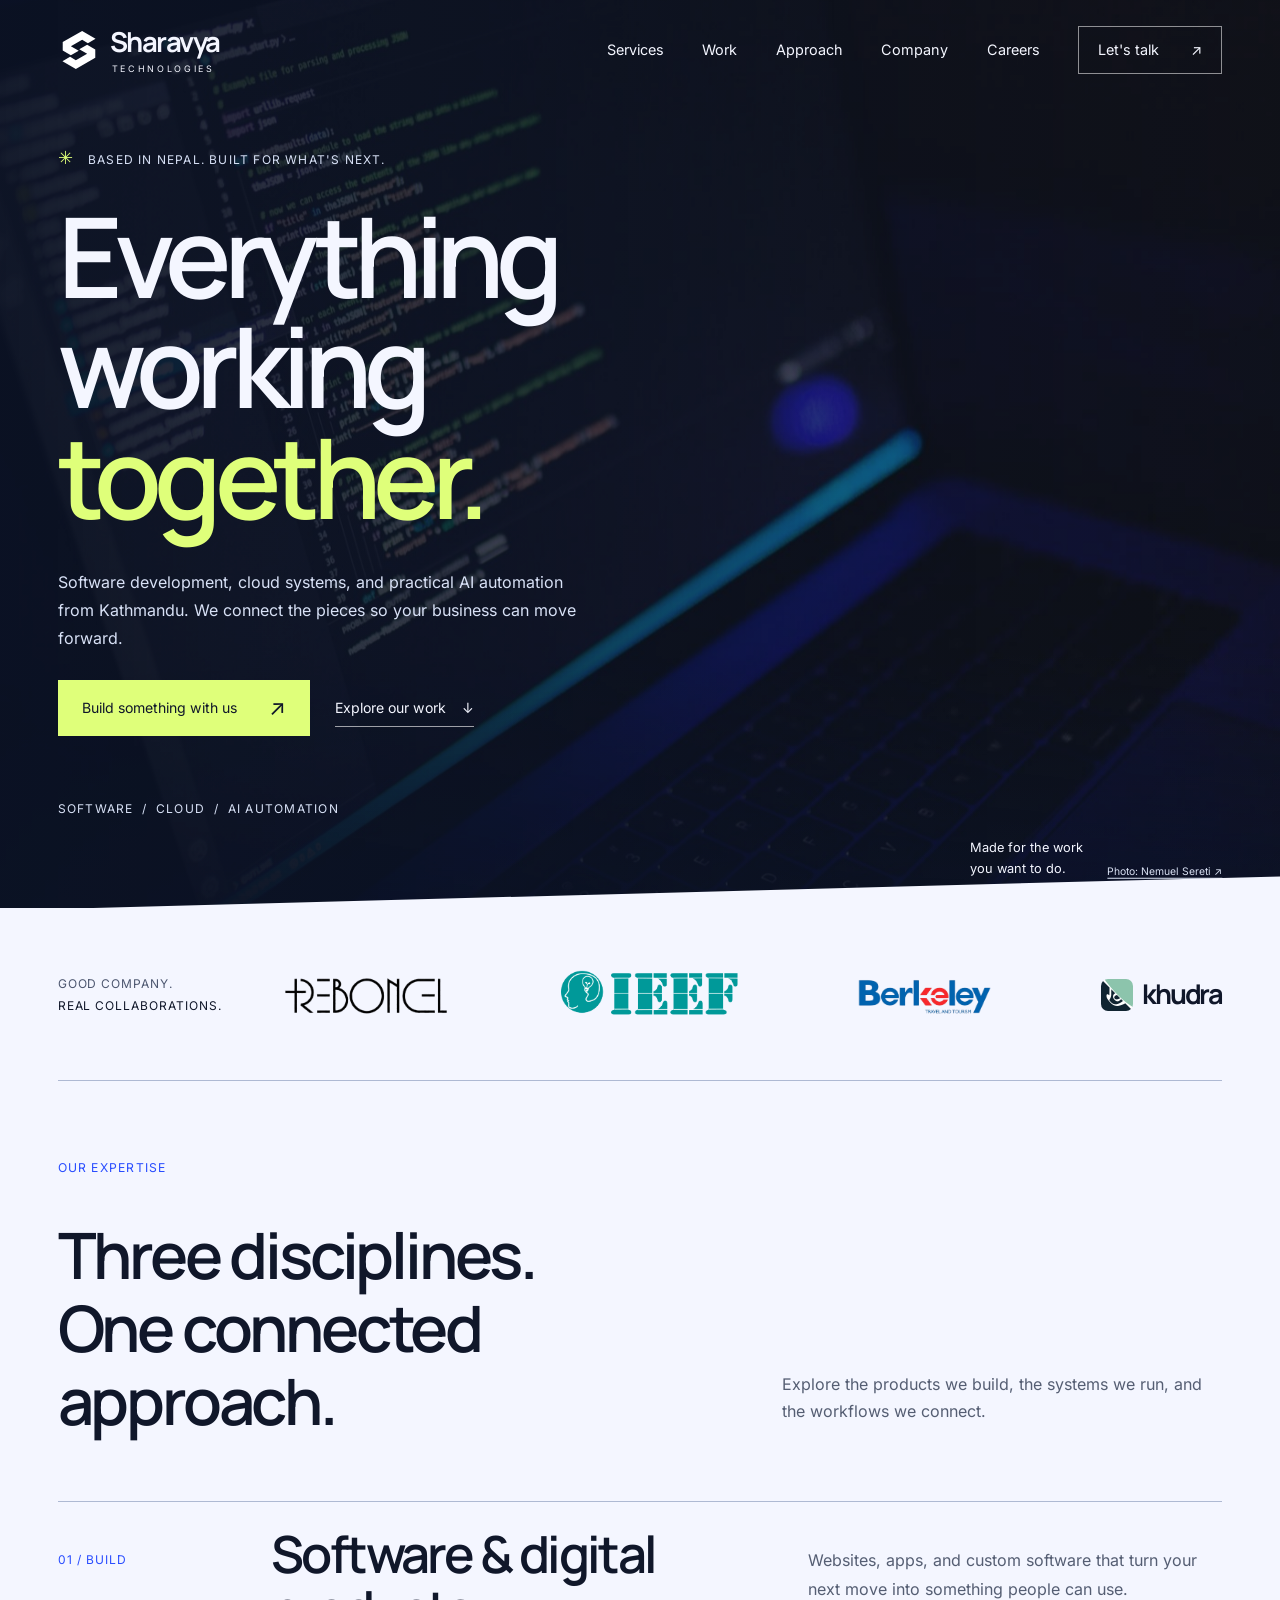
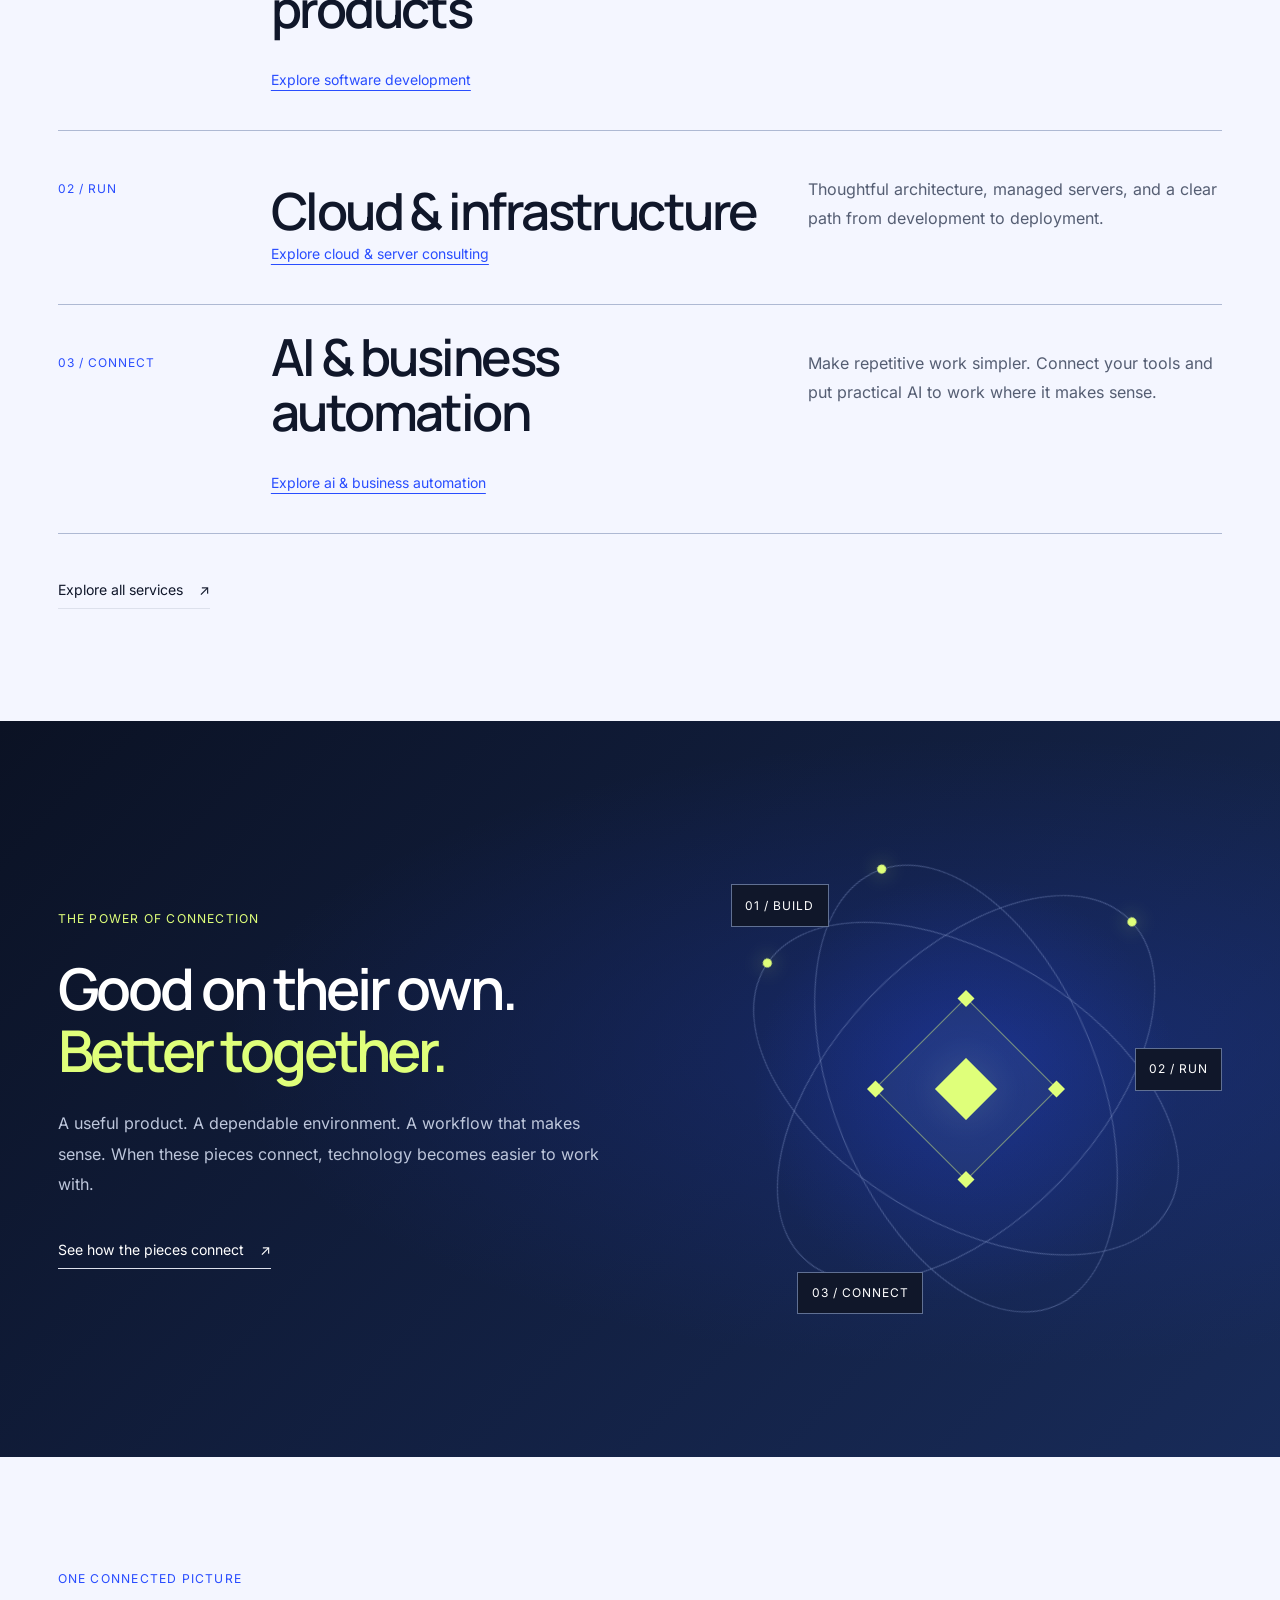
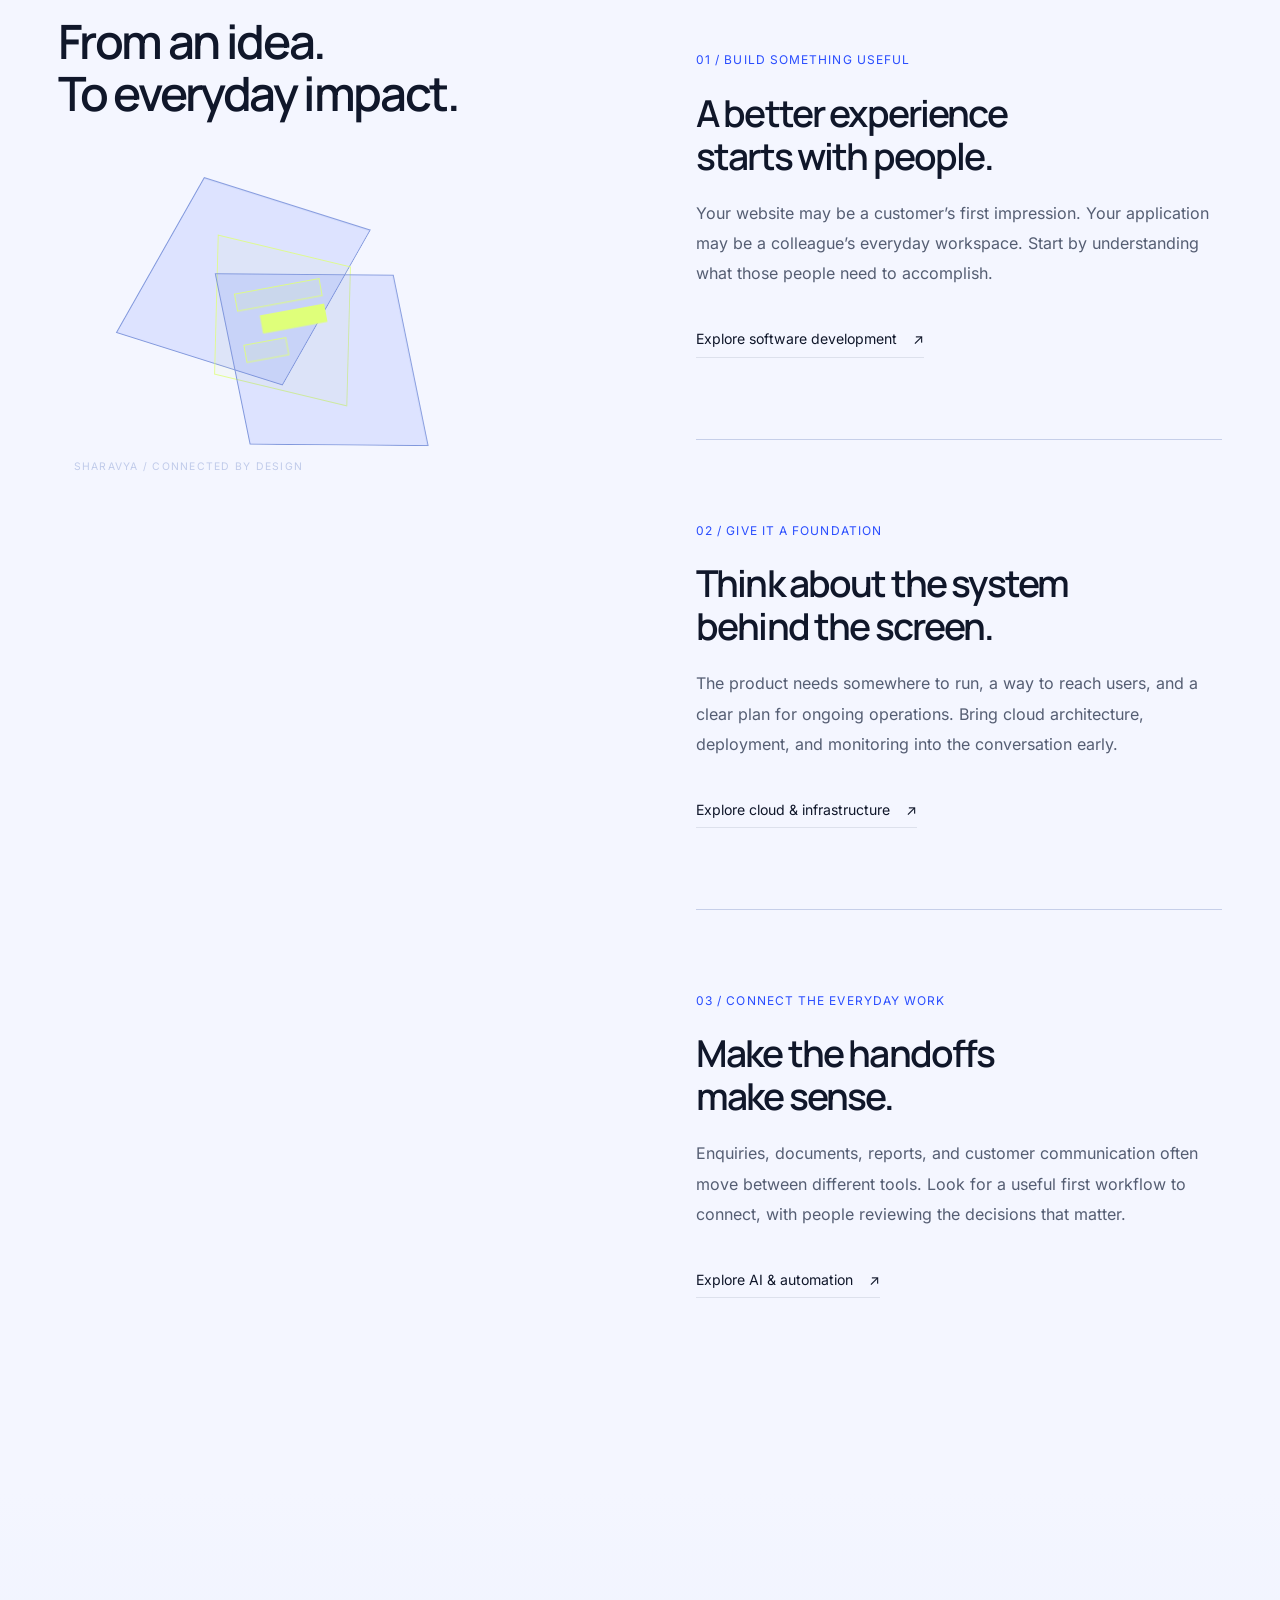
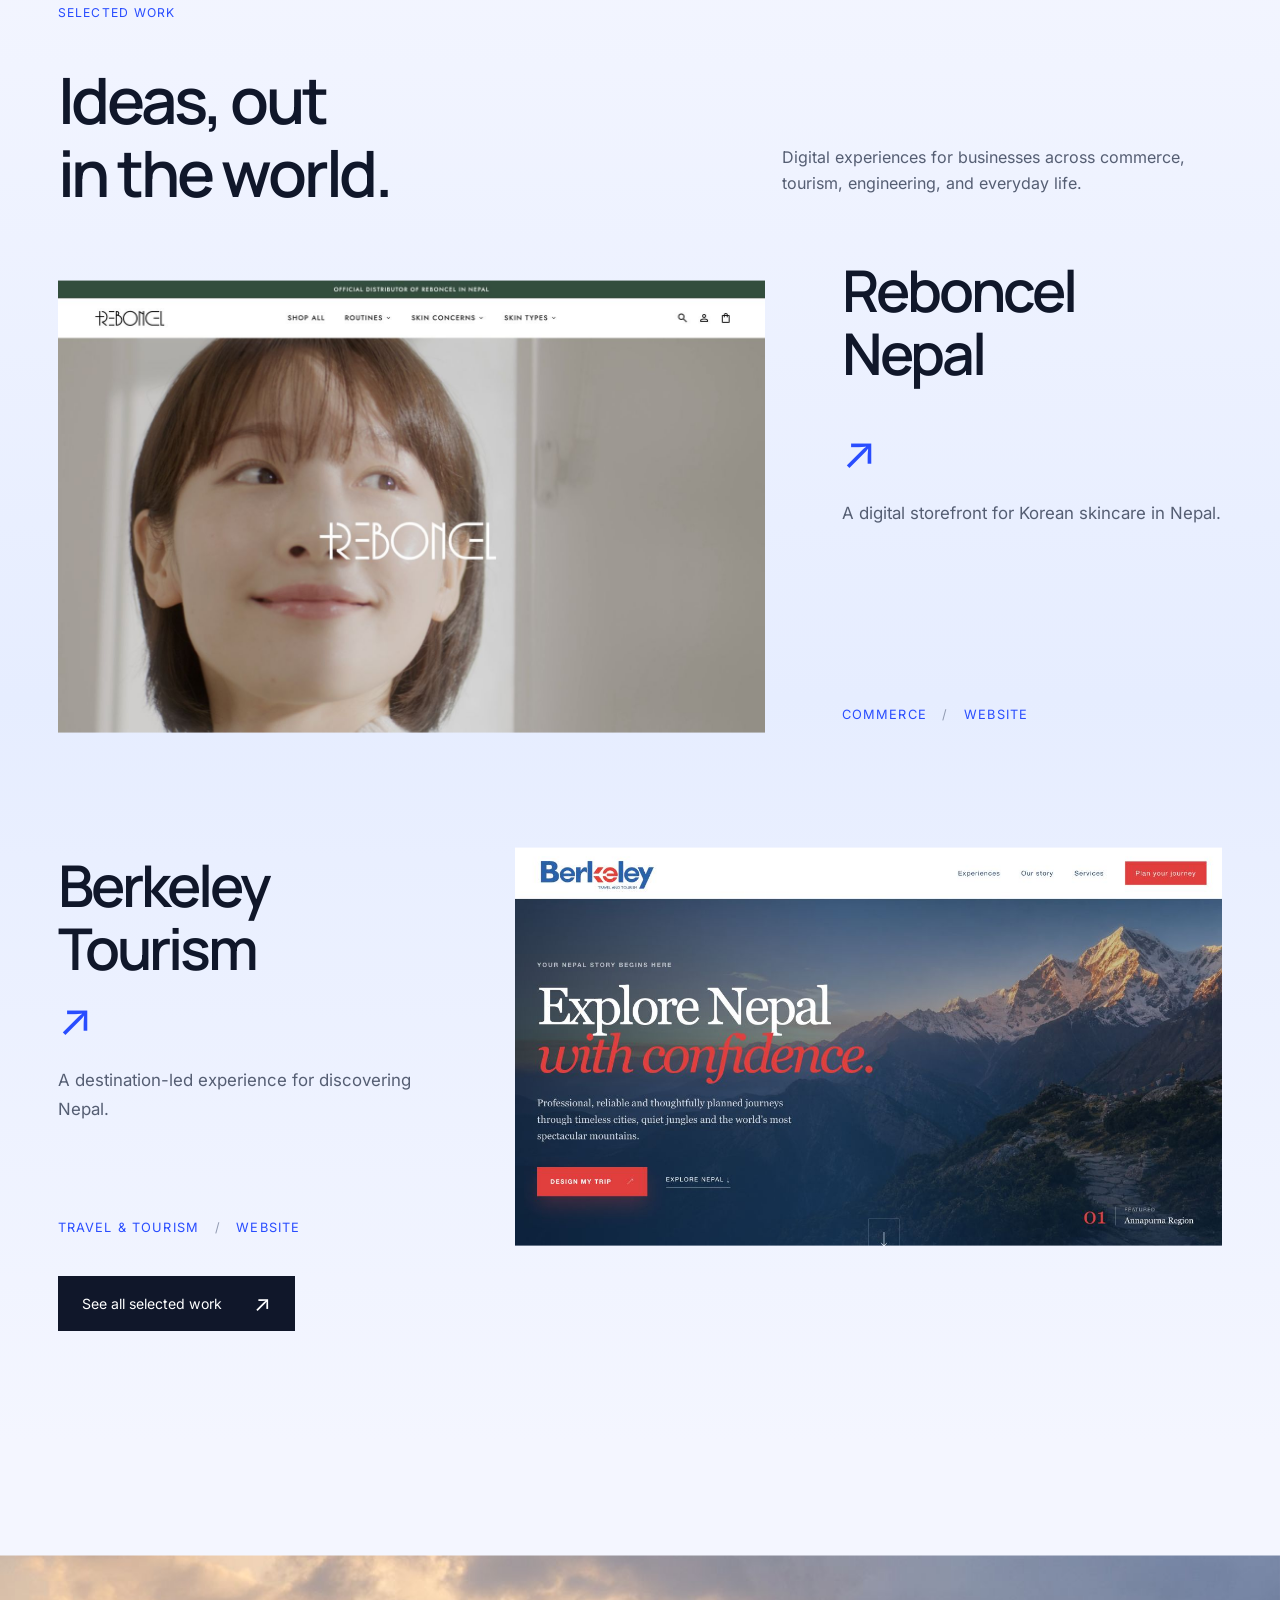
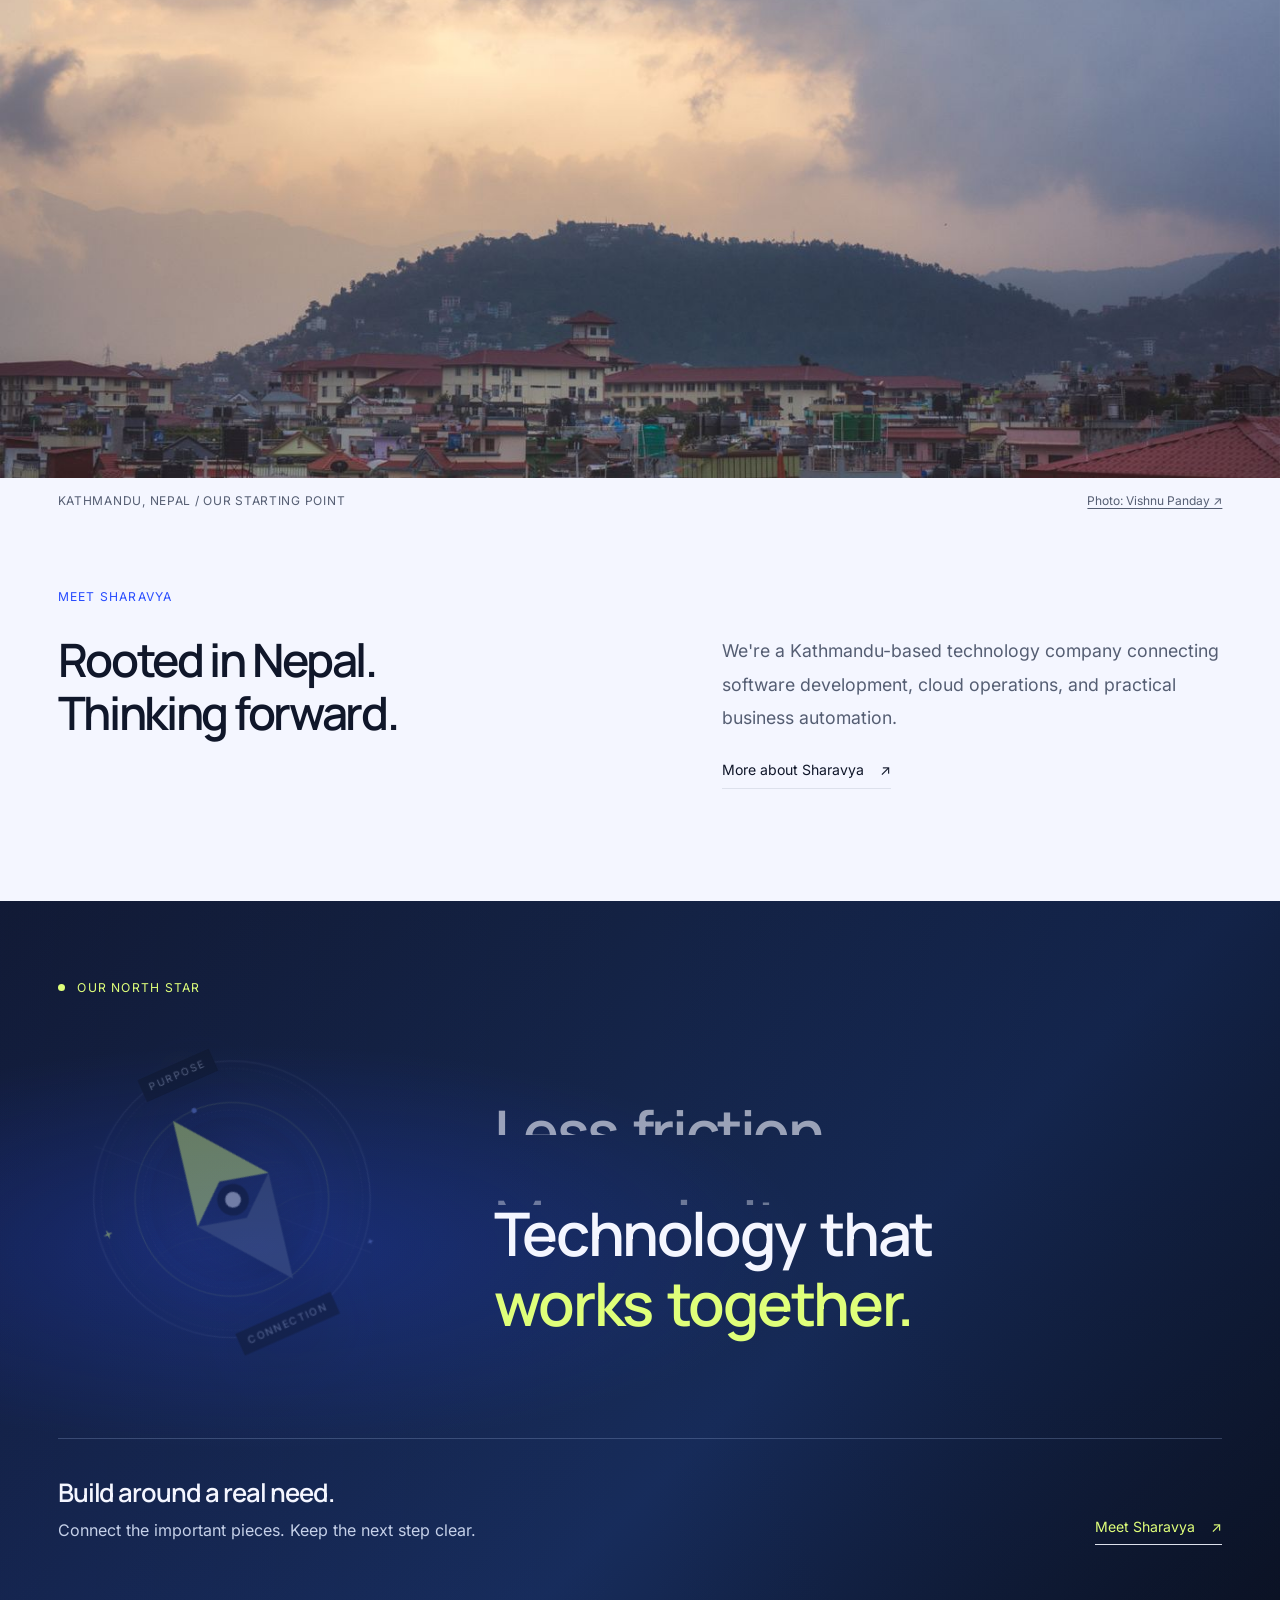
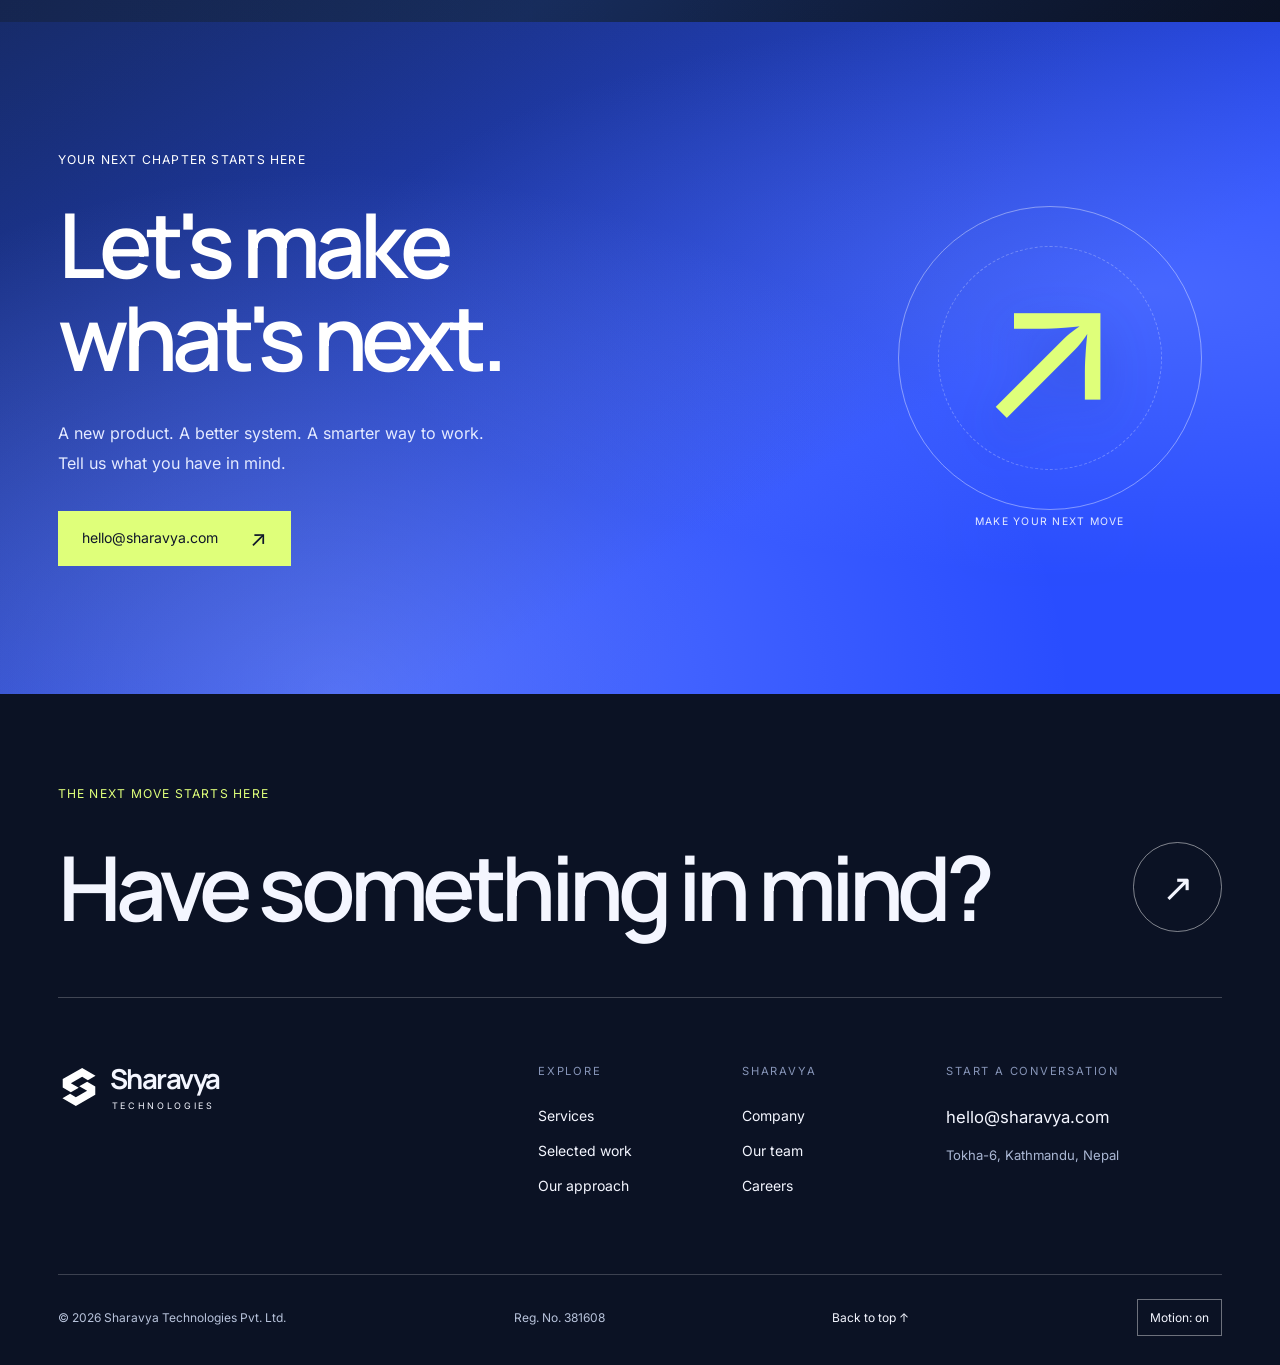
==== commit 13a3a81c: "Fix HTML encoding issues in index.html" ====
--- a/index.html
+++ b/index.html
@@ -4,11 +4,11 @@
 <link rel="canonical" href="https://sharavya.com/"><meta name="theme-color" content="#294DFF">
 <meta property="og:type" content="website"><meta property="og:site_name" content="Sharavya Technologies"><meta property="og:title" content="IT Company in Nepal | Sharavya Technologies"><meta property="og:description" content="Software development, cloud consulting and practical AI automation from Sharavya Technologies in Kathmandu, Nepal. Explore our services and selected work."><meta property="og:url" content="https://sharavya.com/">
 <meta name="twitter:card" content="summary"><meta name="twitter:title" content="IT Company in Nepal | Sharavya Technologies"><meta name="twitter:description" content="Software development, cloud consulting and practical AI automation from Sharavya Technologies in Kathmandu, Nepal. Explore our services and selected work.">
-<link rel="icon" href="/assets/parallax-cobalt.svg" type="image/svg+xml"><link rel="apple-touch-icon" href="/assets/social-logo.png"><link rel="preload" href="/assets/Manrope-SemiBold.ttf" as="font" type="font/ttf" crossorigin>
-<script src="/transitions.js"></script><link rel="stylesheet" href="/styles.css"><script type="application/ld+json">{"@context": "https://schema.org", "@graph": [{"@type": "Organization", "@id": "https://sharavya.com/#organization", "name": "Sharavya Technologies", "legalName": "Sharavya Technologies Pvt. Ltd.", "url": "https://sharavya.com/", "logo": "https://sharavya.com/assets/social-logo.png", "email": "hello@sharavya.com", "address": {"@type": "PostalAddress", "streetAddress": "Tokha-6", "addressLocality": "Kathmandu", "addressCountry": "NP"}}, {"@type": "WebSite", "@id": "https://sharavya.com/#website", "url": "https://sharavya.com/", "name": "Sharavya Technologies", "publisher": {"@id": "https://sharavya.com/#organization"}}, {"@type": "WebPage", "@id": "https://sharavya.com/#webpage", "url": "https://sharavya.com/", "name": "IT Company in Nepal | Sharavya Technologies", "description": "Software development, cloud consulting and practical AI automation from Sharavya Technologies in Kathmandu, Nepal. Explore our services and selected work.", "isPartOf": {"@id": "https://sharavya.com/#website"}, "about": {"@id": "https://sharavya.com/#organization"}, "inLanguage": "en"}]}</script></head>
+<link rel="icon" href="assets/parallax-cobalt.svg" type="image/svg+xml"><link rel="apple-touch-icon" href="assets/social-logo.png"><link rel="preload" href="assets/Manrope-SemiBold.ttf" as="font" type="font/ttf" crossorigin>
+<script src="transitions.js"></script><link rel="stylesheet" href="styles.css"><script type="application/ld+json">{"@context": "https://schema.org", "@graph": [{"@type": "Organization", "@id": "https://sharavya.com/#organization", "name": "Sharavya Technologies", "legalName": "Sharavya Technologies Pvt. Ltd.", "url": "https://sharavya.com/", "logo": "https://sharavya.com/assets/social-logo.png", "email": "hello@sharavya.com", "address": {"@type": "PostalAddress", "streetAddress": "Tokha-6", "addressLocality": "Kathmandu", "addressCountry": "NP"}}, {"@type": "WebSite", "@id": "https://sharavya.com/#website", "url": "https://sharavya.com/", "name": "Sharavya Technologies", "publisher": {"@id": "https://sharavya.com/#organization"}}, {"@type": "WebPage", "@id": "https://sharavya.com/#webpage", "url": "https://sharavya.com/", "name": "IT Company in Nepal | Sharavya Technologies", "description": "Software development, cloud consulting and practical AI automation from Sharavya Technologies in Kathmandu, Nepal. Explore our services and selected work.", "isPartOf": {"@id": "https://sharavya.com/#website"}, "about": {"@id": "https://sharavya.com/#organization"}, "inLanguage": "en"}]}</script></head>
 <body class="home-page"><a class="skip-link" href="#main">Skip to content</a><header class="site-header" id="top"><a class="wordmark" href="/" aria-label="Sharavya Technologies home"><img src="/assets/parallax-cobalt.svg" width="42" height="42" alt=""><span>Sharavya<small>TECHNOLOGIES</small></span></a><nav aria-label="Main navigation" id="main-nav"><a href="/services/">Services</a><a href="/work/">Work</a><a href="/approach/">Approach</a><a href="/about/">Company</a><a href="/careers/">Careers</a><a href="/contact/" class="nav-cta">Let&#x27;s talk <span aria-hidden="true">↗</span></a></nav><button class="menu-toggle" aria-expanded="false" aria-controls="main-nav">Menu <span aria-hidden="true">+</span></button></header><main id="main"><section class="hero" aria-labelledby="hero-title"><div class="hero-copy"><p class="eyebrow"><span class="tiny-mark" aria-hidden="true">✳</span> BASED IN NEPAL. BUILT FOR WHAT'S NEXT.</p><h1 id="hero-title"><span class="hero-line">Everything</span><span class="hero-line">working</span><span class="hero-line hero-accent">together.</span></h1><p class="hero-description">Software development, cloud systems, and practical AI automation from Kathmandu. We connect the pieces so your business can move forward.</p><div class="hero-actions"><a class="button button-dark" href="/contact/">Build something with us <span aria-hidden="true">↗</span></a><a class="text-link" href="/work/">Explore our work <span aria-hidden="true">↓</span></a></div><p class="hero-footnote">SOFTWARE &nbsp;/&nbsp; CLOUD &nbsp;/&nbsp; AI AUTOMATION</p></div><div class="hero-art hero-photograph"><img class="hero-photo" src="/assets/stock/coding-workspace.jpg" width="1400" height="2100" alt="Code on a laptop in a blue-lit workspace" fetchpriority="high"><div class="art-top"><span>IDEAS INTO EVERYDAY TOOLS</span><span aria-hidden="true">01 / BUILD</span></div><div class="art-bottom"><span>Made for the work<br>you want to do.</span><a class="photo-credit" href="https://www.pexels.com/photo/computer-coding-on-a-computer-screen-6424589/" target="_blank" rel="noopener noreferrer">Photo: Nemuel Sereti ↗</a></div></div></section><section class="client-strip" aria-label="Selected clients"><p>GOOD COMPANY.<br><strong>REAL COLLABORATIONS.</strong></p><div class="client-names"><a href="https://reboncelnepal.com/" target="_blank" rel="noopener noreferrer" aria-label="Visit Reboncel Nepal (opens in a new tab)"><img src="/assets/reboncel-logo.png" width="150" height="38" alt="Reboncel Nepal"></a><a href="https://ieefglobal.com/" target="_blank" rel="noopener noreferrer" aria-label="Visit IEEF Global (opens in a new tab)"><img src="/assets/ieef-logo.png" width="140" height="42" alt="IEEF Global"></a><a href="https://berkeleytourism.com/" target="_blank" rel="noopener noreferrer" aria-label="Visit Berkeley Tourism (opens in a new tab)"><img class="berkeley-logo" src="/assets/berkeley-logo.png" width="150" height="56" alt="Berkeley Tourism"></a><a class="khudra-client" href="https://khudraapp.com/" target="_blank" rel="noopener noreferrer" aria-label="Visit Khudra App (opens in a new tab)"><img src="/assets/khudra-logo.png" width="33" height="33" alt=""><span>khudra</span></a></div></section><section class="section"><div class="section-heading"><p class="eyebrow">OUR EXPERTISE</p><h2>Three disciplines.<br>One connected approach.</h2><p>Explore the products we build, the systems we run, and the workflows we connect.</p></div><div class="service-card-grid"><a class="service-card" href="/services/software-development/"><div class="service-card-meta"><span>01 / BUILD</span><span aria-hidden="true">↗</span></div><h3>Software &amp; digital products</h3><p>Websites, apps, and custom software that turn your next move into something people can use.</p><span class="card-link">Explore software development</span></a><a class="service-card" href="/services/cloud-server-consulting/"><div class="service-card-meta"><span>02 / RUN</span><span aria-hidden="true">↗</span></div><h3>Cloud &amp; infrastructure</h3><p>Thoughtful architecture, managed servers, and a clear path from development to deployment.</p><span class="card-link">Explore cloud &amp; server consulting</span></a><a class="service-card" href="/services/ai-automation/"><div class="service-card-meta"><span>03 / CONNECT</span><span aria-hidden="true">↗</span></div><h3>AI &amp; business automation</h3><p>Make repetitive work simpler. Connect your tools and put practical AI to work where it makes sense.</p><span class="card-link">Explore ai &amp; business automation</span></a></div><div class="section-action"><a class="text-link" href="/services/">Explore all services <span aria-hidden="true">↗</span></a></div></section><section class="section connection-scene" aria-labelledby="connection-title">
 <div class="connection-copy"><p class="eyebrow">THE POWER OF CONNECTION</p><h2 id="connection-title">Good on their own.<br><span>Better together.</span></h2><p>A useful product. A dependable environment. A workflow that makes sense. When these pieces connect, technology becomes easier to work with.</p><a class="text-link" href="/approach/">See how the pieces connect <span aria-hidden="true">↗</span></a></div>
 <div class="connection-diagram" role="img" aria-label="Software, cloud and automation connected around Sharavya"><div class="orbit orbit-one"></div><div class="orbit orbit-two"></div><div class="orbit orbit-three"></div><div class="connection-hub" aria-hidden="true"><i></i><i></i><i></i><i></i><span></span></div><span class="connection-node node-build">01 / BUILD</span><span class="connection-node node-run">02 / RUN</span><span class="connection-node node-connect">03 / CONNECT</span></div></section><section class="section studio-story" aria-labelledby="studio-title"><div class="studio-stage"><p class="eyebrow">ONE CONNECTED PICTURE</p><h2 id="studio-title">From an idea.<br>To everyday impact.</h2><div class="signal-sculpture" aria-hidden="true"><div class="signal-plane plane-a"></div><div class="signal-plane plane-b"></div><div class="signal-plane plane-c"></div><div class="signal-core"><span class="system-node"></span><span class="system-node"></span><span class="system-node"></span></div><span class="signal-label">SHARAVYA / CONNECTED BY DESIGN</span></div></div><div class="studio-chapters">
 <article data-chapter="build"><span class="chapter-number">01 / BUILD SOMETHING USEFUL</span><h3>A better experience<br>starts with people.</h3><p>Your website may be a customer’s first impression. Your application may be a colleague’s everyday workspace. Start by understanding what those people need to accomplish.</p><a class="text-link" href="/services/software-development/">Explore software development <span aria-hidden="true">↗</span></a></article>
 <article data-chapter="run"><span class="chapter-number">02 / GIVE IT A FOUNDATION</span><h3>Think about the system<br>behind the screen.</h3><p>The product needs somewhere to run, a way to reach users, and a clear plan for ongoing operations. Bring cloud architecture, deployment, and monitoring into the conversation early.</p><a class="text-link" href="/services/cloud-server-consulting/">Explore cloud & infrastructure <span aria-hidden="true">↗</span></a></article>
-<article data-chapter="connect"><span class="chapter-number">03 / CONNECT THE EVERYDAY WORK</span><h3>Make the handoffs<br>make sense.</h3><p>Enquiries, documents, reports, and customer communication often move between different tools. Look for a useful first workflow to connect, with people reviewing the decisions that matter.</p><a class="text-link" href="/services/ai-automation/">Explore AI & automation <span aria-hidden="true">↗</span></a></article></div></section><section class="section work-section"><div class="section-heading"><p class="eyebrow">SELECTED WORK</p><h2>Ideas, out<br>in the world.</h2><p>Digital experiences for businesses across commerce, tourism, engineering, and everyday life.</p></div><div class="project-grid"><a class="project" id="reboncel" href="https://reboncelnepal.com/" target="_blank" rel="noopener noreferrer" aria-label="Visit Reboncel Nepal project (opens in a new tab)"><div class="project-visual project-reboncel"><div class="browser-bar" aria-hidden="true"><i></i><i></i><i></i><span>reboncelnepal.com</span></div><img src="/assets/reboncel-screenshot.jpg" alt="Complete preview of the Reboncel Nepal skincare storefront" width="1440" height="920" loading="lazy" decoding="async"></div><div class="project-heading"><h3>Reboncel Nepal</h3><span class="project-open" aria-hidden="true">↗</span></div><p>A digital storefront for Korean skincare in Nepal.</p><div class="project-category">COMMERCE <span>/</span> WEBSITE</div></a><a class="project" id="berkeley" href="https://berkeleytourism.com/" target="_blank" rel="noopener noreferrer" aria-label="Visit Berkeley Tourism project (opens in a new tab)"><div class="project-visual project-berkeley"><div class="browser-bar" aria-hidden="true"><i></i><i></i><i></i><span>berkeleytourism.com</span></div><img src="/assets/berkeley-screenshot.jpg" alt="Complete preview of the Berkeley Tourism website featuring Nepal travel destinations" width="1280" height="720" loading="lazy" decoding="async"></div><div class="project-heading"><h3>Berkeley Tourism</h3><span class="project-open" aria-hidden="true">↗</span></div><p>A destination-led experience for discovering Nepal.</p><div class="project-category">TRAVEL & TOURISM <span>/</span> WEBSITE</div></a></div><div class="section-action"><a class="button button-dark" href="/work/">See all selected work <span aria-hidden="true">↗</span></a></div></section><section class="section home-about"><figure class="home-city"><img src="/assets/stock/kathmandu-sunset.jpg" width="1400" height="933" alt="Kathmandu rooftops beneath hills and a glowing evening sky" loading="lazy" decoding="async"><figcaption><span>KATHMANDU, NEPAL / OUR STARTING POINT</span><a href="https://www.pexels.com/photo/aerial-photography-of-city-buildings-in-kathmandu-nepal-12046937/" target="_blank" rel="noopener noreferrer">Photo: Vishnu Panday ↗</a></figcaption></figure><p class="eyebrow">MEET SHARAVYA</p><h2>Rooted in Nepal.<br>Thinking forward.</h2><div><p>We're a Kathmandu-based technology company connecting software development, cloud operations, and practical business automation.</p><a class="text-link" href="/about/">More about Sharavya <span aria-hidden="true">↗</span></a></div></section><section class="section manifesto"><p class="eyebrow">OUR NORTH STAR</p><div class="manifesto-composition"><h2 class="manifesto-text"><span class="manifesto-line"><span>Less friction.</span></span> <span class="manifesto-line"><span>More clarity.</span></span> <span class="manifesto-line"><span>Technology that</span></span> <span class="manifesto-line manifesto-accent"><span>works together.</span></span></h2><div class="north-compass" aria-hidden="true"><div class="north-orbit north-orbit-outer"></div><div class="north-orbit north-orbit-inner"></div><div class="north-axis"></div><div class="north-needle"><i></i><i></i></div><span class="north-coordinate coordinate-top">PURPOSE</span><span class="north-coordinate coordinate-bottom">CONNECTION</span><span class="north-spark spark-one"></span><span class="north-spark spark-two"></span></div></div><div class="manifesto-bottom"><p><strong class="manifesto-bottom-lead">Build around a real need.</strong><span>Connect the important pieces. Keep the next step clear.</span></p><a class="text-link" href="/about/">Meet Sharavya <span aria-hidden="true">↗</span></a></div></section><section class="contact" id="contact" aria-labelledby="contact-title"><div class="contact-copy"><p class="eyebrow">YOUR NEXT CHAPTER STARTS HERE</p><h2 id="contact-title">Let's make<br>what's next.</h2><p>A new product. A better system. A smarter way to work.<br>Tell us what you have in mind.</p><a class="button button-acid" href="mailto:hello@sharavya.com">hello@sharavya.com <span aria-hidden="true">↗</span></a></div><div class="contact-art" aria-hidden="true"><span class="contact-ring"></span><span class="contact-arrow">↗</span><span class="contact-art-label">MAKE YOUR NEXT MOVE</span></div></section></main><footer class="site-footer"><div class="footer-intro"><p class="eyebrow">THE NEXT MOVE STARTS HERE</p><a class="footer-headline" href="/contact/">Have something in mind?<span aria-hidden="true">↗</span></a></div><div class="footer-main"><a class="wordmark" href="/" aria-label="Sharavya Technologies home"><img src="/assets/parallax-cobalt.svg" width="42" height="42" alt=""><span>Sharavya<small>TECHNOLOGIES</small></span></a><div class="footer-links"><span>Explore</span><a href="/services/">Services</a><a href="/work/">Selected work</a><a href="/approach/">Our approach</a></div><div class="footer-links"><span>Sharavya</span><a href="/about/">Company</a><a href="/about/#people">Our team</a><a href="/careers/">Careers</a></div><address><span>Start a conversation</span><a href="mailto:hello@sharavya.com">hello@sharavya.com</a><small>Tokha-6, Kathmandu, Nepal</small></address></div><div class="footer-bottom"><span>© <span id="year">2026</span> Sharavya Technologies Pvt. Ltd.</span><span>Reg. No. 381608</span><a href="#top">Back to top <span aria-hidden="true">↑</span></a></div></footer><script src="/script.js" defer></script><script src="/assets/vendor/gsap.min.js" defer></script><script src="/assets/vendor/ScrollTrigger.min.js" defer></script><script src="/motion.js" defer></script></body></html>+<article data-chapter="connect"><span class="chapter-number">03 / CONNECT THE EVERYDAY WORK</span><h3>Make the handoffs<br>make sense.</h3><p>Enquiries, documents, reports, and customer communication often move between different tools. Look for a useful first workflow to connect, with people reviewing the decisions that matter.</p><a class="text-link" href="/services/ai-automation/">Explore AI & automation <span aria-hidden="true">↗</span></a></article></div></section><section class="section work-section"><div class="section-heading"><p class="eyebrow">SELECTED WORK</p><h2>Ideas, out<br>in the world.</h2><p>Digital experiences for businesses across commerce, tourism, engineering, and everyday life.</p></div><div class="project-grid"><a class="project" id="reboncel" href="https://reboncelnepal.com/" target="_blank" rel="noopener noreferrer" aria-label="Visit Reboncel Nepal project (opens in a new tab)"><div class="project-visual project-reboncel"><div class="browser-bar" aria-hidden="true"><i></i><i></i><i></i><span>reboncelnepal.com</span></div><img src="/assets/reboncel-screenshot.jpg" alt="Complete preview of the Reboncel Nepal skincare storefront" width="1440" height="920" loading="lazy" decoding="async"></div><div class="project-heading"><h3>Reboncel Nepal</h3><span class="project-open" aria-hidden="true">↗</span></div><p>A digital storefront for Korean skincare in Nepal.</p><div class="project-category">COMMERCE <span>/</span> WEBSITE</div></a><a class="project" id="berkeley" href="https://berkeleytourism.com/" target="_blank" rel="noopener noreferrer" aria-label="Visit Berkeley Tourism project (opens in a new tab)"><div class="project-visual project-berkeley"><div class="browser-bar" aria-hidden="true"><i></i><i></i><i></i><span>berkeleytourism.com</span></div><img src="/assets/berkeley-screenshot.jpg" alt="Complete preview of the Berkeley Tourism website featuring Nepal travel destinations" width="1280" height="720" loading="lazy" decoding="async"></div><div class="project-heading"><h3>Berkeley Tourism</h3><span class="project-open" aria-hidden="true">↗</span></div><p>A destination-led experience for discovering Nepal.</p><div class="project-category">TRAVEL & TOURISM <span>/</span> WEBSITE</div></a></div><div class="section-action"><a class="button button-dark" href="/work/">See all selected work <span aria-hidden="true">↗</span></a></div></section><section class="section home-about"><figure class="home-city"><img src="/assets/stock/kathmandu-sunset.jpg" width="1400" height="933" alt="Kathmandu rooftops beneath hills and a glowing evening sky" loading="lazy" decoding="async"><figcaption><span>KATHMANDU, NEPAL / OUR STARTING POINT</span><a href="https://www.pexels.com/photo/aerial-photography-of-city-buildings-in-kathmandu-nepal-12046937/" target="_blank" rel="noopener noreferrer">Photo: Vishnu Panday ↗</a></figcaption></figure><p class="eyebrow">MEET SHARAVYA</p><h2>Rooted in Nepal.<br>Thinking forward.</h2><div><p>We're a Kathmandu-based technology company connecting software development, cloud operations, and practical business automation.</p><a class="text-link" href="/about/">More about Sharavya <span aria-hidden="true">↗</span></a></div></section><section class="section manifesto"><p class="eyebrow">OUR NORTH STAR</p><div class="manifesto-composition"><h2 class="manifesto-text"><span class="manifesto-line"><span>Less friction.</span></span> <span class="manifesto-line"><span>More clarity.</span></span> <span class="manifesto-line"><span>Technology that</span></span> <span class="manifesto-line manifesto-accent"><span>works together.</span></span></h2><div class="north-compass" aria-hidden="true"><div class="north-orbit north-orbit-outer"></div><div class="north-orbit north-orbit-inner"></div><div class="north-axis"></div><div class="north-needle"><i></i><i></i></div><span class="north-coordinate coordinate-top">PURPOSE</span><span class="north-coordinate coordinate-bottom">CONNECTION</span><span class="north-spark spark-one"></span><span class="north-spark spark-two"></span></div></div><div class="manifesto-bottom"><p><strong class="manifesto-bottom-lead">Build around a real need.</strong><span>Connect the important pieces. Keep the next step clear.</span></p><a class="text-link" href="/about/">Meet Sharavya <span aria-hidden="true">↗</span></a></div></section><section class="contact" id="contact" aria-labelledby="contact-title"><div class="contact-copy"><p class="eyebrow">YOUR NEXT CHAPTER STARTS HERE</p><h2 id="contact-title">Let's make<br>what's next.</h2><p>A new product. A better system. A smarter way to work.<br>Tell us what you have in mind.</p><a class="button button-acid" href="mailto:hello@sharavya.com">hello@sharavya.com <span aria-hidden="true">↗</span></a></div><div class="contact-art" aria-hidden="true"><span class="contact-ring"></span><span class="contact-arrow">↗</span><span class="contact-art-label">MAKE YOUR NEXT MOVE</span></div></section></main><footer class="site-footer"><div class="footer-intro"><p class="eyebrow">THE NEXT MOVE STARTS HERE</p><a class="footer-headline" href="/contact/">Have something in mind?<span aria-hidden="true">↗</span></a></div><div class="footer-main"><a class="wordmark" href="/" aria-label="Sharavya Technologies home"><img src="/assets/parallax-cobalt.svg" width="42" height="42" alt=""><span>Sharavya<small>TECHNOLOGIES</small></span></a><div class="footer-links"><span>Explore</span><a href="/services/">Services</a><a href="/work/">Selected work</a><a href="/approach/">Our approach</a></div><div class="footer-links"><span>Sharavya</span><a href="/about/">Company</a><a href="/about/#people">Our team</a><a href="/careers/">Careers</a></div><address><span>Start a conversation</span><a href="mailto:hello@sharavya.com">hello@sharavya.com</a><small>Tokha-6, Kathmandu, Nepal</small></address></div><div class="footer-bottom"><span>© <span id="year">2026</span> Sharavya Technologies Pvt. Ltd.</span><span>Reg. No. 381608</span><a href="#top">Back to top <span aria-hidden="true">↑</span></a></div></footer><script src="/script.js" defer></script><script src="/assets/vendor/gsap.min.js" defer></script><script src="/assets/vendor/ScrollTrigger.min.js" defer></script><script src="/motion.js" defer></script></body></html>
